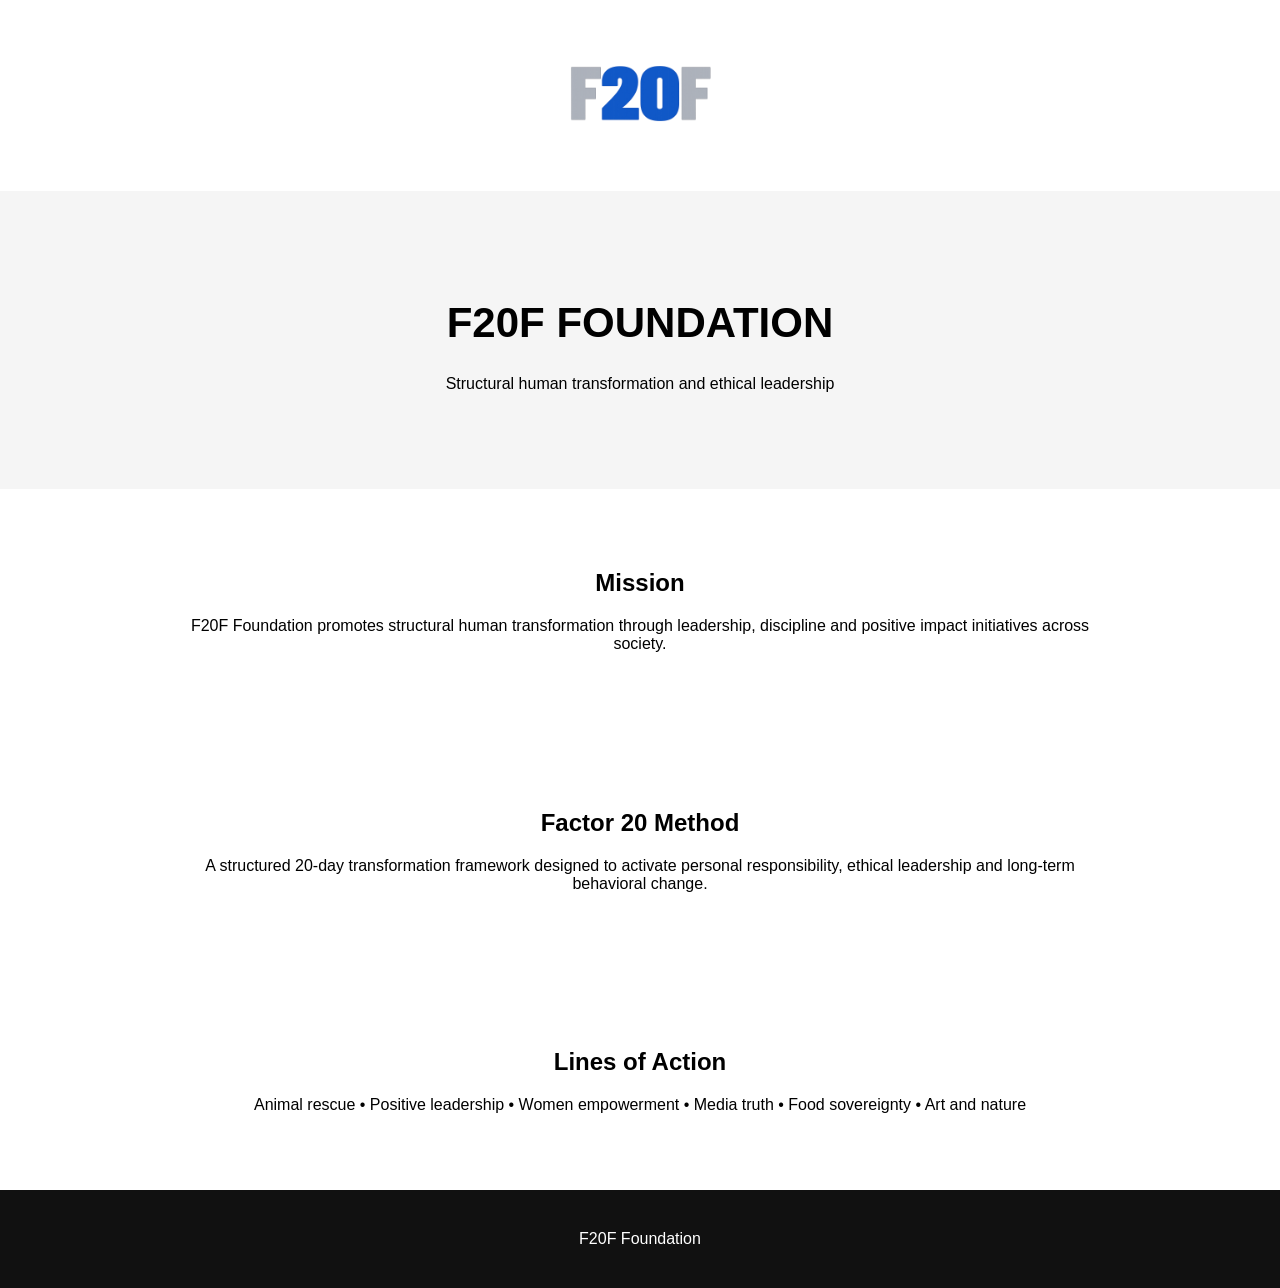
==== index.html @ ea2d8458 "f20f website first version" ====
<!DOCTYPE html>
<html lang="en">
<head>

<meta charset="UTF-8">
<title>F20F Foundation</title>

<style>

body{
font-family: Arial;
margin:0;
background:#ffffff;
text-align:center;
}

header{
padding:40px;
}

h1{
font-size:42px;
}

section{
padding:60px 20px;
max-width:900px;
margin:auto;
}

.logo{
width:160px;
}

.hero{
background:#f5f5f5;
padding:80px 20px;
}

</style>

</head>

<body>

<header>
<img src="logo.png" class="logo">
</header>

<div class="hero">
<h1>F20F FOUNDATION</h1>
<p>Structural human transformation and ethical leadership</p>
</div>

<section>
<h2>Mission</h2>
<p>
F20F Foundation promotes structural human transformation through leadership,
discipline and positive impact initiatives across society.
</p>
</section>

<section>
<h2>Factor 20 Method</h2>
<p>
A structured 20-day transformation framework designed to activate personal
responsibility, ethical leadership and long-term behavioral change.
</p>
</section>

<section>
<h2>Lines of Action</h2>
<p>
Animal rescue • Positive leadership • Women empowerment • Media truth
• Food sovereignty • Art and nature
</p>
</section>

<footer style="padding:40px;background:#111;color:white">
F20F Foundation
</footer>

</body>
</html>
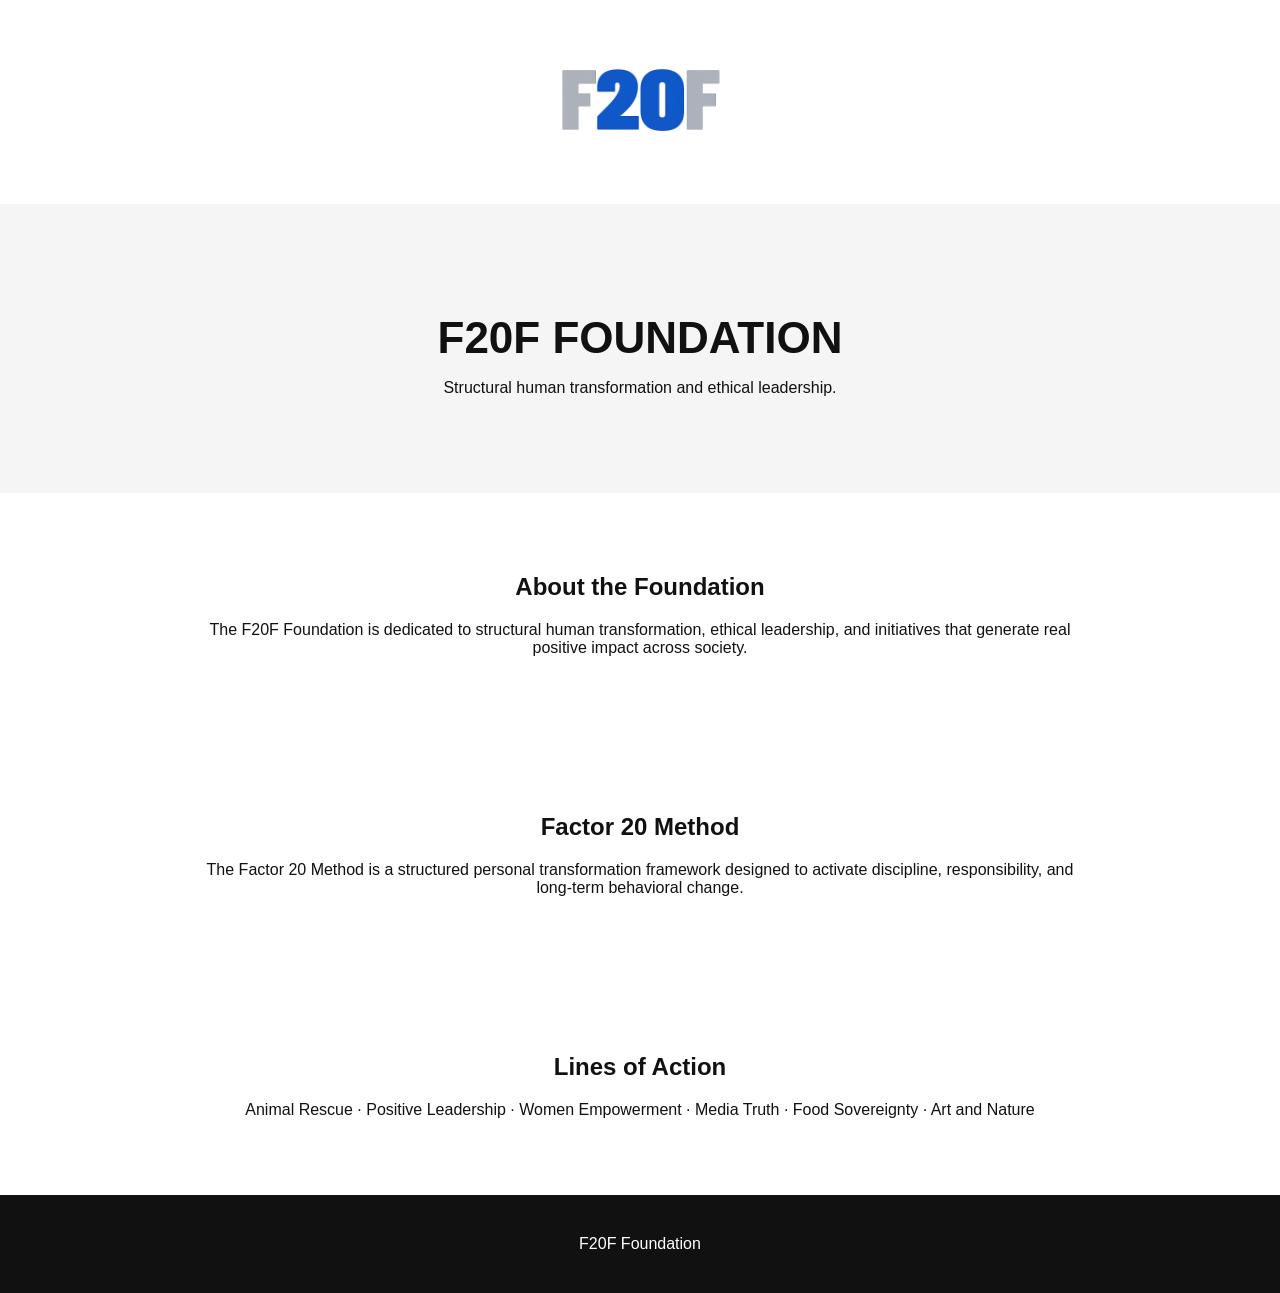
==== commit b697af4c: "F20F website" ====
--- a/index.html
+++ b/index.html
@@ -3,14 +3,17 @@
 <head>
 
 <meta charset="UTF-8">
+<meta name="viewport" content="width=device-width,initial-scale=1.0">
+
 <title>F20F Foundation</title>
 
 <style>
 
 body{
-font-family: Arial;
+font-family: Arial, Helvetica, sans-serif;
 margin:0;
 background:#ffffff;
+color:#111;
 text-align:center;
 }
 
@@ -18,23 +21,30 @@
 padding:40px;
 }
 
+.logo{
+width:180px;
+}
+
+.hero{
+padding:80px 20px;
+background:#f5f5f5;
+}
+
 h1{
-font-size:42px;
+font-size:44px;
+margin-bottom:10px;
 }
 
 section{
-padding:60px 20px;
 max-width:900px;
 margin:auto;
+padding:60px 20px;
 }
 
-.logo{
-width:160px;
-}
-
-.hero{
-background:#f5f5f5;
-padding:80px 20px;
+footer{
+background:#111;
+color:white;
+padding:40px;
 }
 
 </style>
@@ -48,36 +58,53 @@
 </header>
 
 <div class="hero">
+
 <h1>F20F FOUNDATION</h1>
-<p>Structural human transformation and ethical leadership</p>
+
+<p>
+Structural human transformation and ethical leadership.
+</p>
+
 </div>
 
 <section>
-<h2>Mission</h2>
+
+<h2>About the Foundation</h2>
+
 <p>
-F20F Foundation promotes structural human transformation through leadership,
-discipline and positive impact initiatives across society.
+The F20F Foundation is dedicated to structural human transformation,
+ethical leadership, and initiatives that generate real positive impact
+across society.
 </p>
+
 </section>
 
 <section>
+
 <h2>Factor 20 Method</h2>
+
 <p>
-A structured 20-day transformation framework designed to activate personal
-responsibility, ethical leadership and long-term behavioral change.
+The Factor 20 Method is a structured personal transformation framework
+designed to activate discipline, responsibility, and long-term behavioral change.
 </p>
+
 </section>
 
 <section>
+
 <h2>Lines of Action</h2>
+
 <p>
-Animal rescue • Positive leadership • Women empowerment • Media truth
-• Food sovereignty • Art and nature
+Animal Rescue · Positive Leadership · Women Empowerment · Media Truth ·
+Food Sovereignty · Art and Nature
 </p>
+
 </section>
 
-<footer style="padding:40px;background:#111;color:white">
+<footer>
+
 F20F Foundation
+
 </footer>
 
 </body>
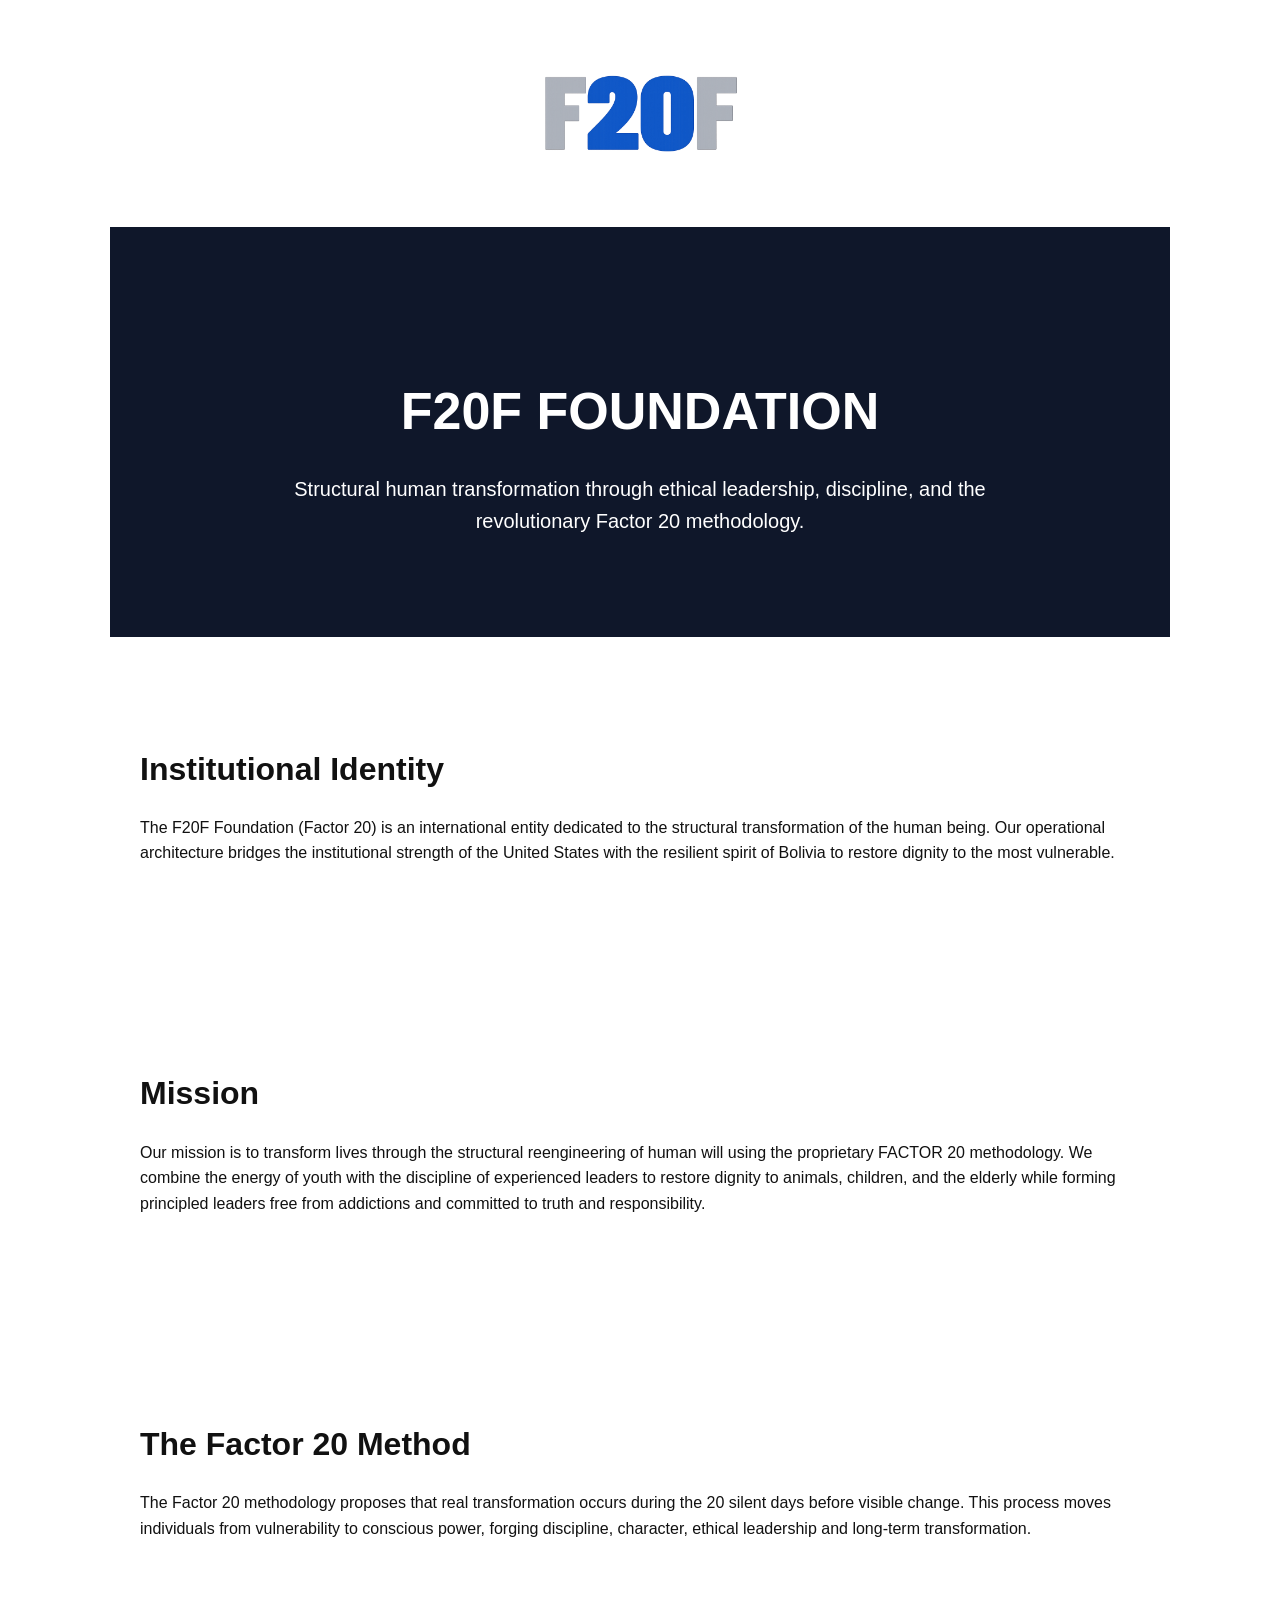
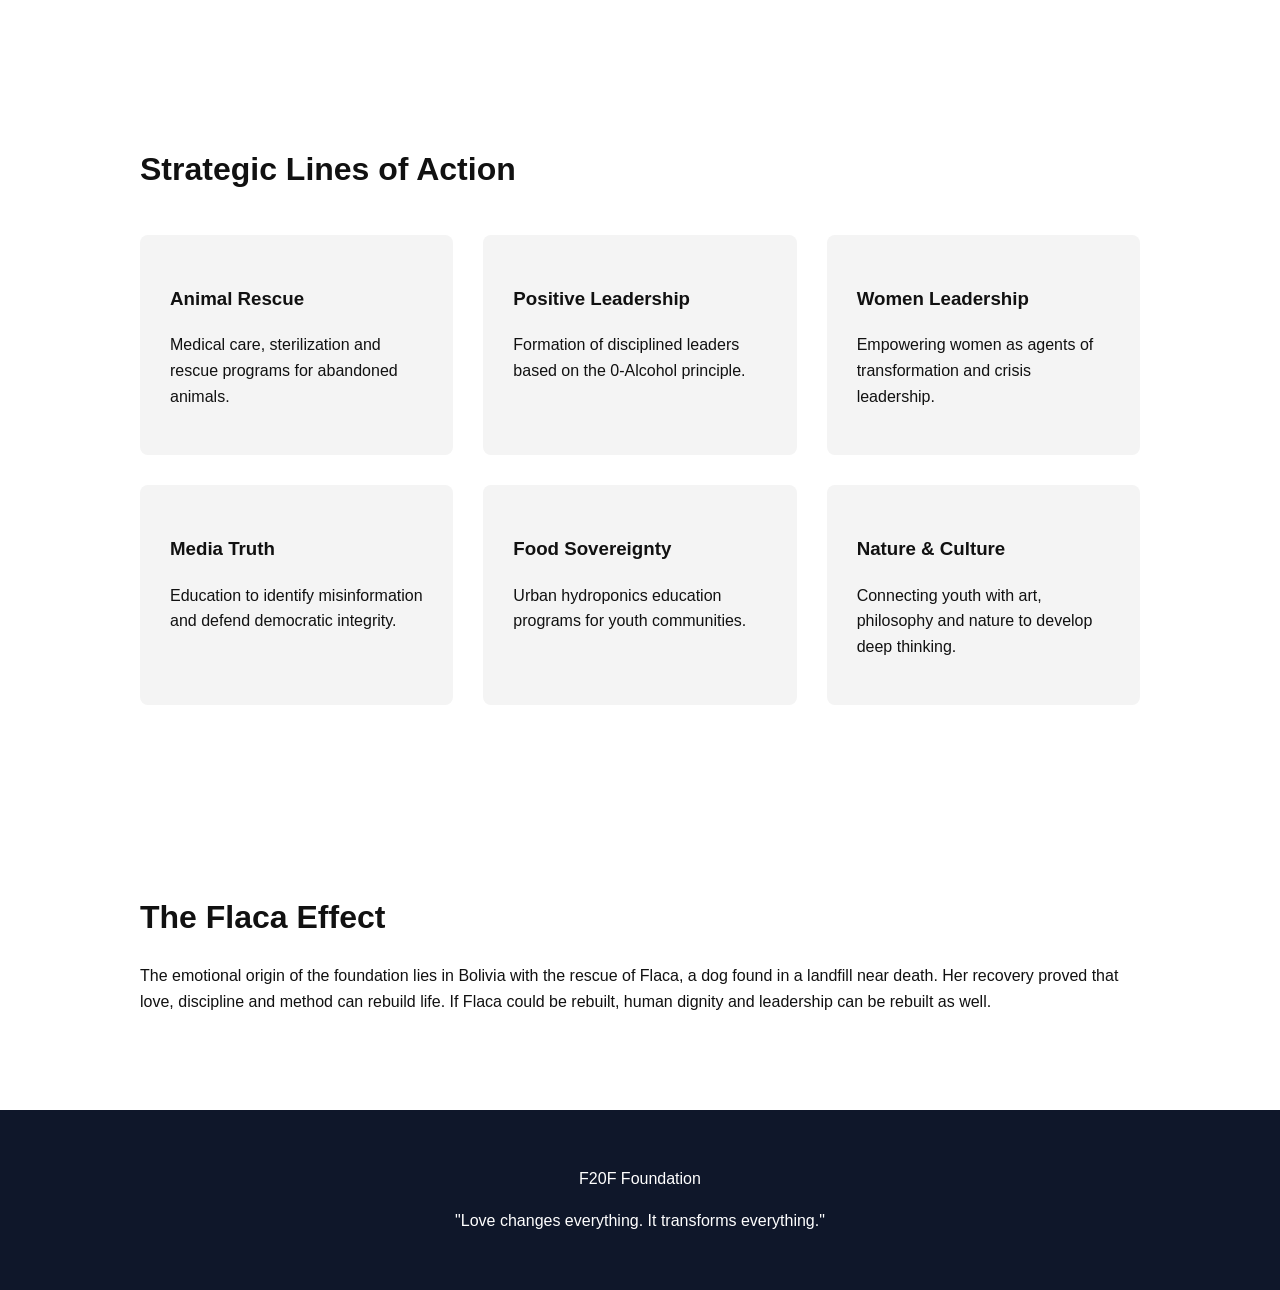
==== commit 15ece044: "official homepage" ====
--- a/index.html
+++ b/index.html
@@ -1,5 +1,6 @@
 <!DOCTYPE html>
 <html lang="en">
+
 <head>
 
 <meta charset="UTF-8">
@@ -10,40 +11,69 @@
 <style>
 
 body{
+margin:0;
 font-family: Arial, Helvetica, sans-serif;
-margin:0;
-background:#ffffff;
 color:#111;
+line-height:1.6;
+}
+
+header{
+display:flex;
+align-items:center;
+justify-content:center;
+padding:40px;
+}
+
+.logo{
+width:220px;
+}
+
+.hero{
+background:#0f172a;
+color:white;
 text-align:center;
-}
-
-header{
-padding:40px;
-}
-
-.logo{
-width:180px;
-}
-
-.hero{
-padding:80px 20px;
-background:#f5f5f5;
-}
-
-h1{
-font-size:44px;
-margin-bottom:10px;
+padding:100px 30px;
+}
+
+.hero h1{
+font-size:52px;
+margin-bottom:20px;
+}
+
+.hero p{
+font-size:20px;
+max-width:800px;
+margin:auto;
 }
 
 section{
-max-width:900px;
+max-width:1000px;
 margin:auto;
-padding:60px 20px;
+padding:80px 30px;
+}
+
+h2{
+font-size:32px;
+margin-bottom:20px;
+}
+
+.grid{
+display:grid;
+grid-template-columns:repeat(auto-fit,minmax(250px,1fr));
+gap:30px;
+margin-top:40px;
+}
+
+.card{
+background:#f4f4f4;
+padding:30px;
+border-radius:8px;
 }
 
 footer{
-background:#111;
+background:#0f172a;
 color:white;
+text-align:center;
 padding:40px;
 }
 
@@ -57,53 +87,115 @@
 <img src="logo.png" class="logo">
 </header>
 
-<div class="hero">
+<section class="hero">
 
 <h1>F20F FOUNDATION</h1>
 
 <p>
-Structural human transformation and ethical leadership.
-</p>
-
-</div>
-
-<section>
-
-<h2>About the Foundation</h2>
-
-<p>
-The F20F Foundation is dedicated to structural human transformation,
-ethical leadership, and initiatives that generate real positive impact
-across society.
-</p>
-
-</section>
-
-<section>
-
-<h2>Factor 20 Method</h2>
-
-<p>
-The Factor 20 Method is a structured personal transformation framework
-designed to activate discipline, responsibility, and long-term behavioral change.
-</p>
-
-</section>
-
-<section>
-
-<h2>Lines of Action</h2>
-
-<p>
-Animal Rescue · Positive Leadership · Women Empowerment · Media Truth ·
-Food Sovereignty · Art and Nature
+Structural human transformation through ethical leadership,
+discipline, and the revolutionary Factor 20 methodology.
+</p>
+
+</section>
+
+<section>
+
+<h2>Institutional Identity</h2>
+
+<p>
+The F20F Foundation (Factor 20) is an international entity dedicated to the
+structural transformation of the human being. Our operational architecture
+bridges the institutional strength of the United States with the resilient
+spirit of Bolivia to restore dignity to the most vulnerable.
+</p>
+
+</section>
+
+<section>
+
+<h2>Mission</h2>
+
+<p>
+Our mission is to transform lives through the structural reengineering of
+human will using the proprietary FACTOR 20 methodology. We combine the
+energy of youth with the discipline of experienced leaders to restore
+dignity to animals, children, and the elderly while forming principled
+leaders free from addictions and committed to truth and responsibility.
+</p>
+
+</section>
+
+<section>
+
+<h2>The Factor 20 Method</h2>
+
+<p>
+The Factor 20 methodology proposes that real transformation occurs during
+the 20 silent days before visible change. This process moves individuals
+from vulnerability to conscious power, forging discipline, character,
+ethical leadership and long-term transformation.
+</p>
+
+</section>
+
+<section>
+
+<h2>Strategic Lines of Action</h2>
+
+<div class="grid">
+
+<div class="card">
+<h3>Animal Rescue</h3>
+<p>Medical care, sterilization and rescue programs for abandoned animals.</p>
+</div>
+
+<div class="card">
+<h3>Positive Leadership</h3>
+<p>Formation of disciplined leaders based on the 0-Alcohol principle.</p>
+</div>
+
+<div class="card">
+<h3>Women Leadership</h3>
+<p>Empowering women as agents of transformation and crisis leadership.</p>
+</div>
+
+<div class="card">
+<h3>Media Truth</h3>
+<p>Education to identify misinformation and defend democratic integrity.</p>
+</div>
+
+<div class="card">
+<h3>Food Sovereignty</h3>
+<p>Urban hydroponics education programs for youth communities.</p>
+</div>
+
+<div class="card">
+<h3>Nature & Culture</h3>
+<p>Connecting youth with art, philosophy and nature to develop deep thinking.</p>
+</div>
+
+</div>
+
+</section>
+
+<section>
+
+<h2>The Flaca Effect</h2>
+
+<p>
+The emotional origin of the foundation lies in Bolivia with the rescue of
+Flaca, a dog found in a landfill near death. Her recovery proved that love,
+discipline and method can rebuild life. If Flaca could be rebuilt,
+human dignity and leadership can be rebuilt as well.
 </p>
 
 </section>
 
 <footer>
 
-F20F Foundation
+<p>F20F Foundation</p>
+
+<p>"Love changes everything. It transforms everything."</p>
 
 </footer>
 
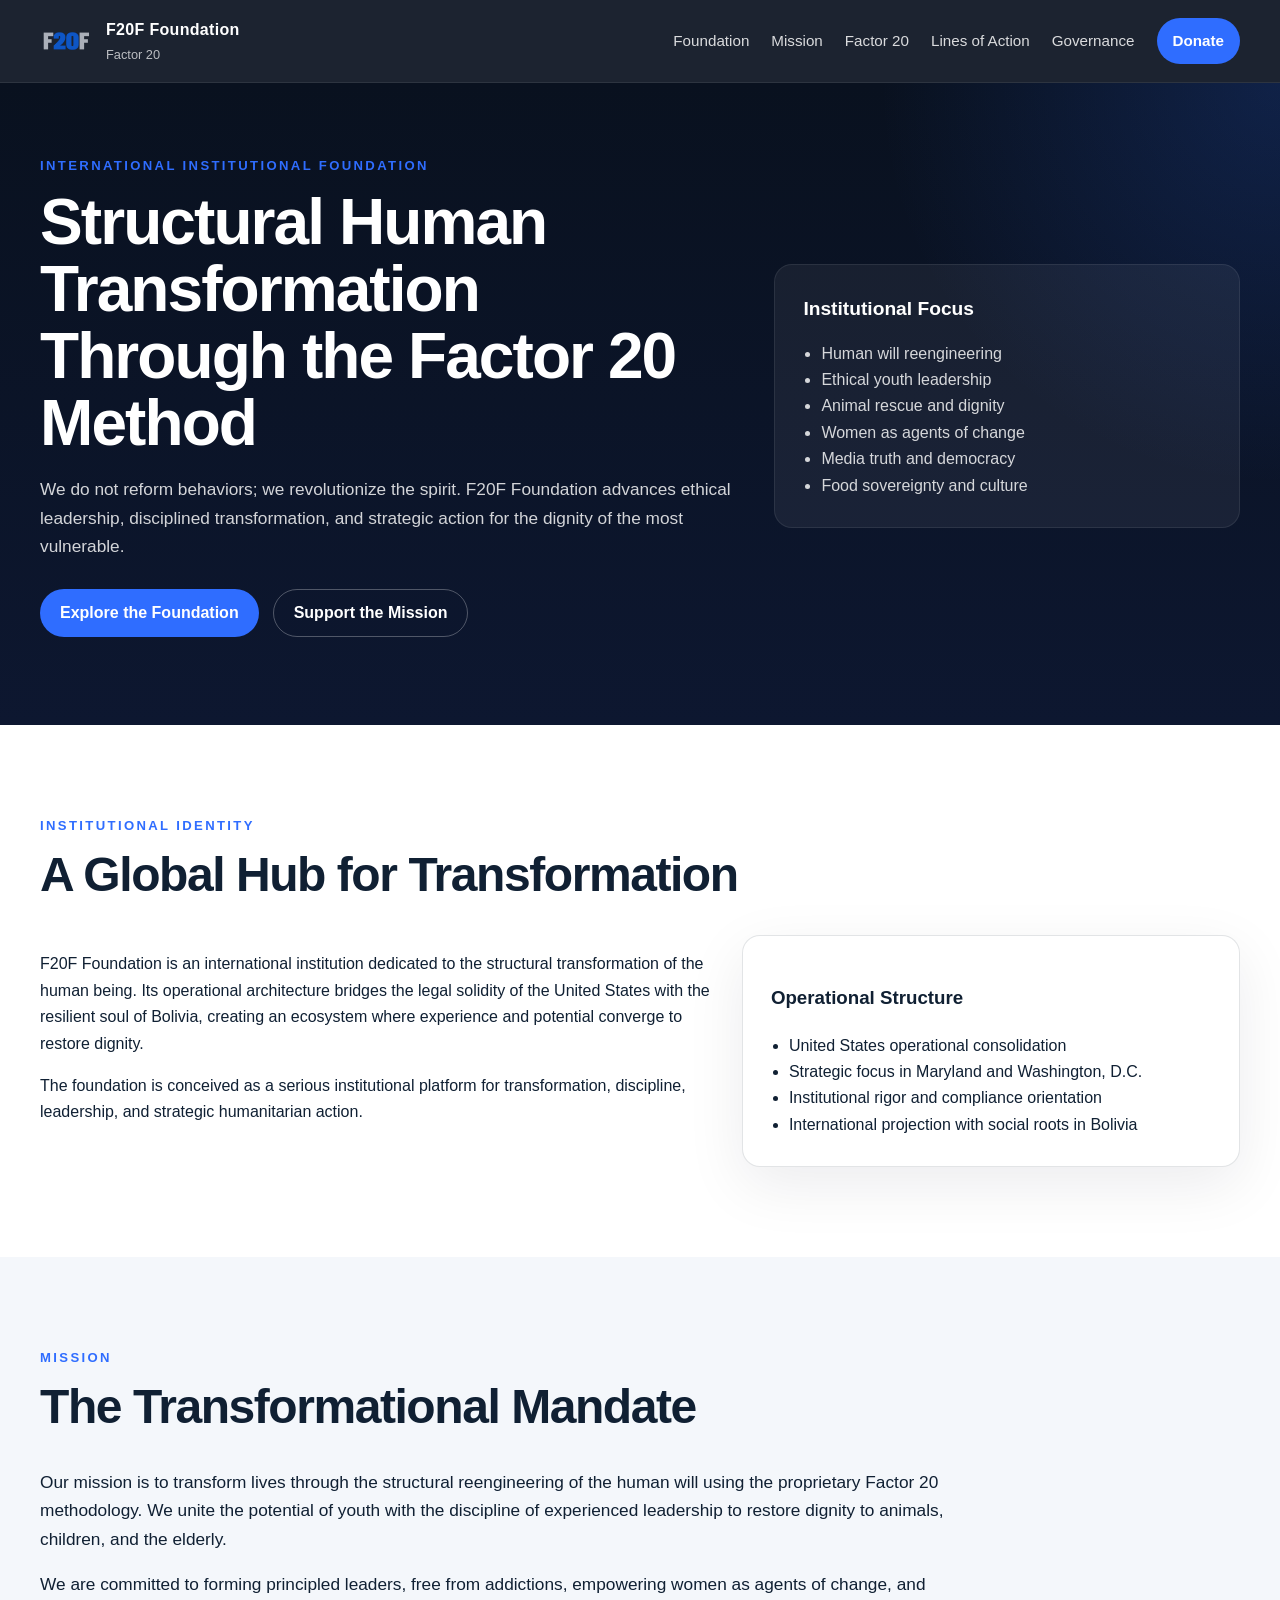
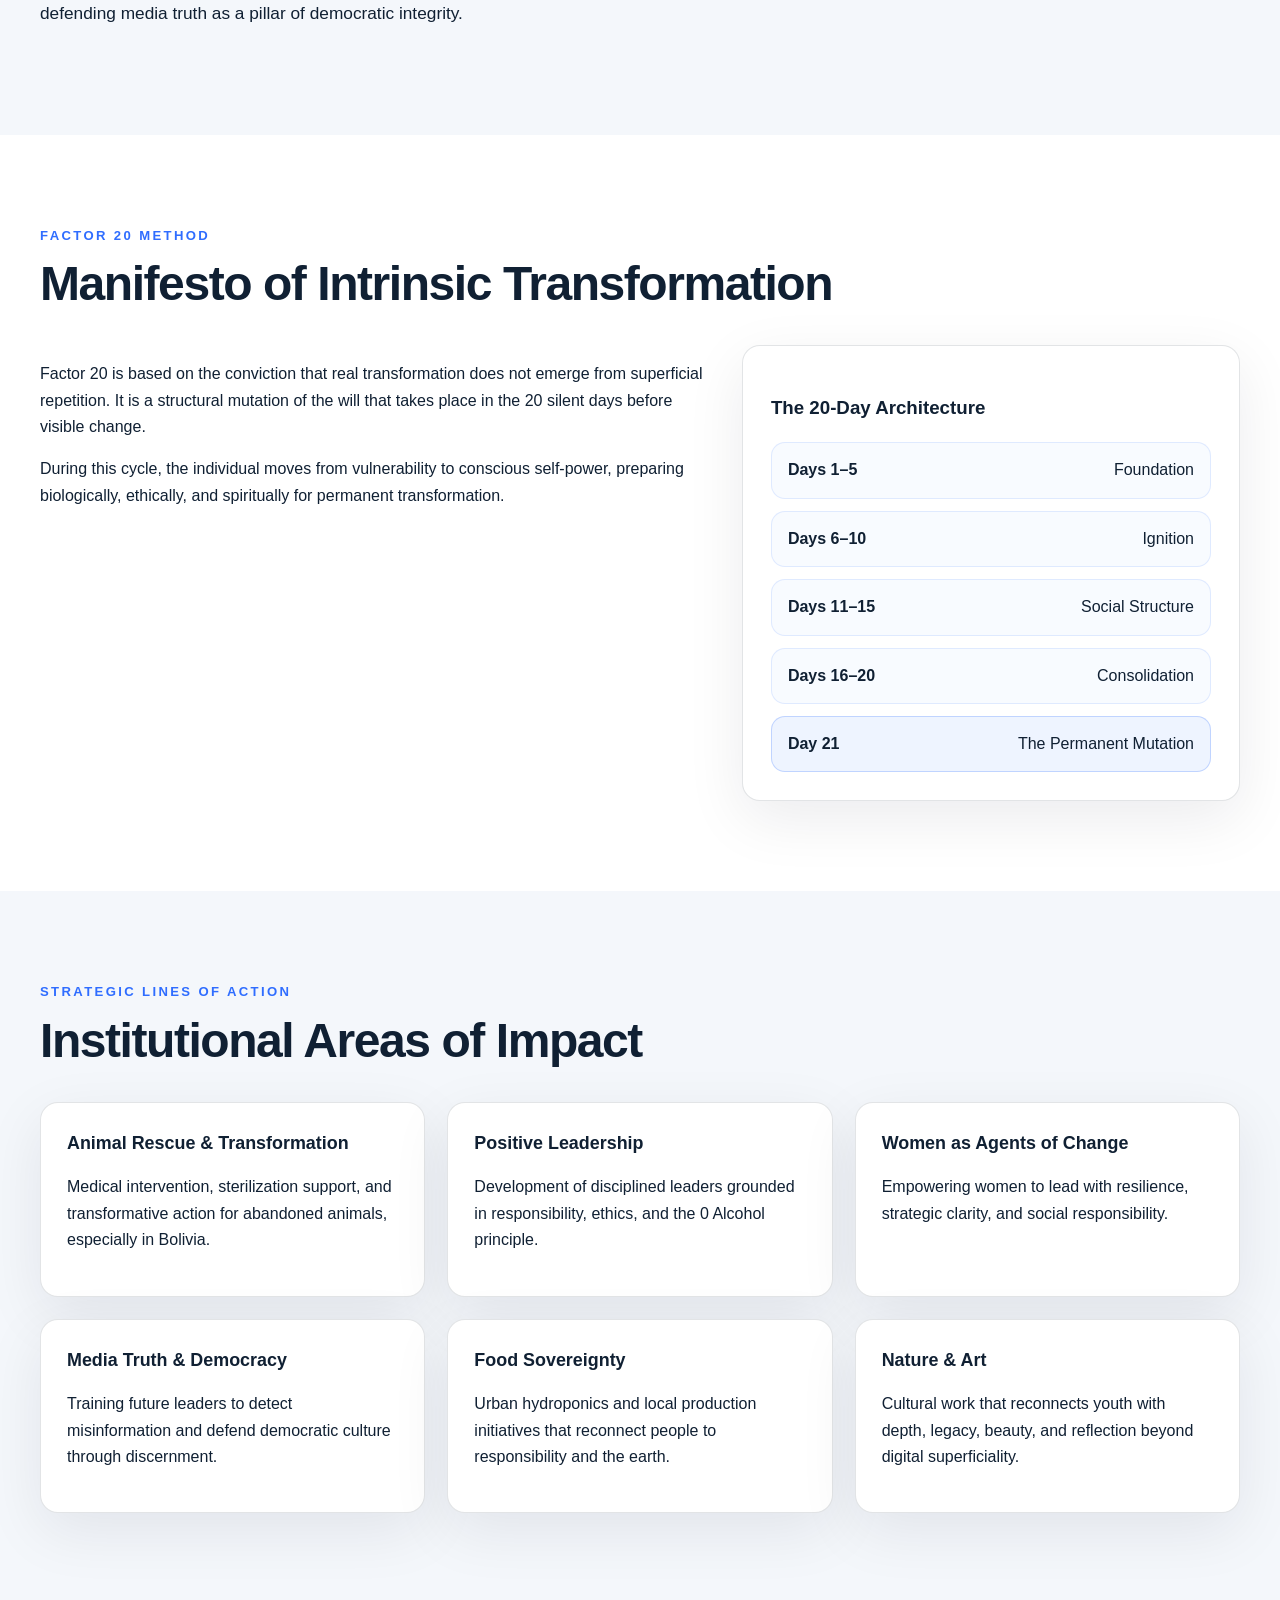
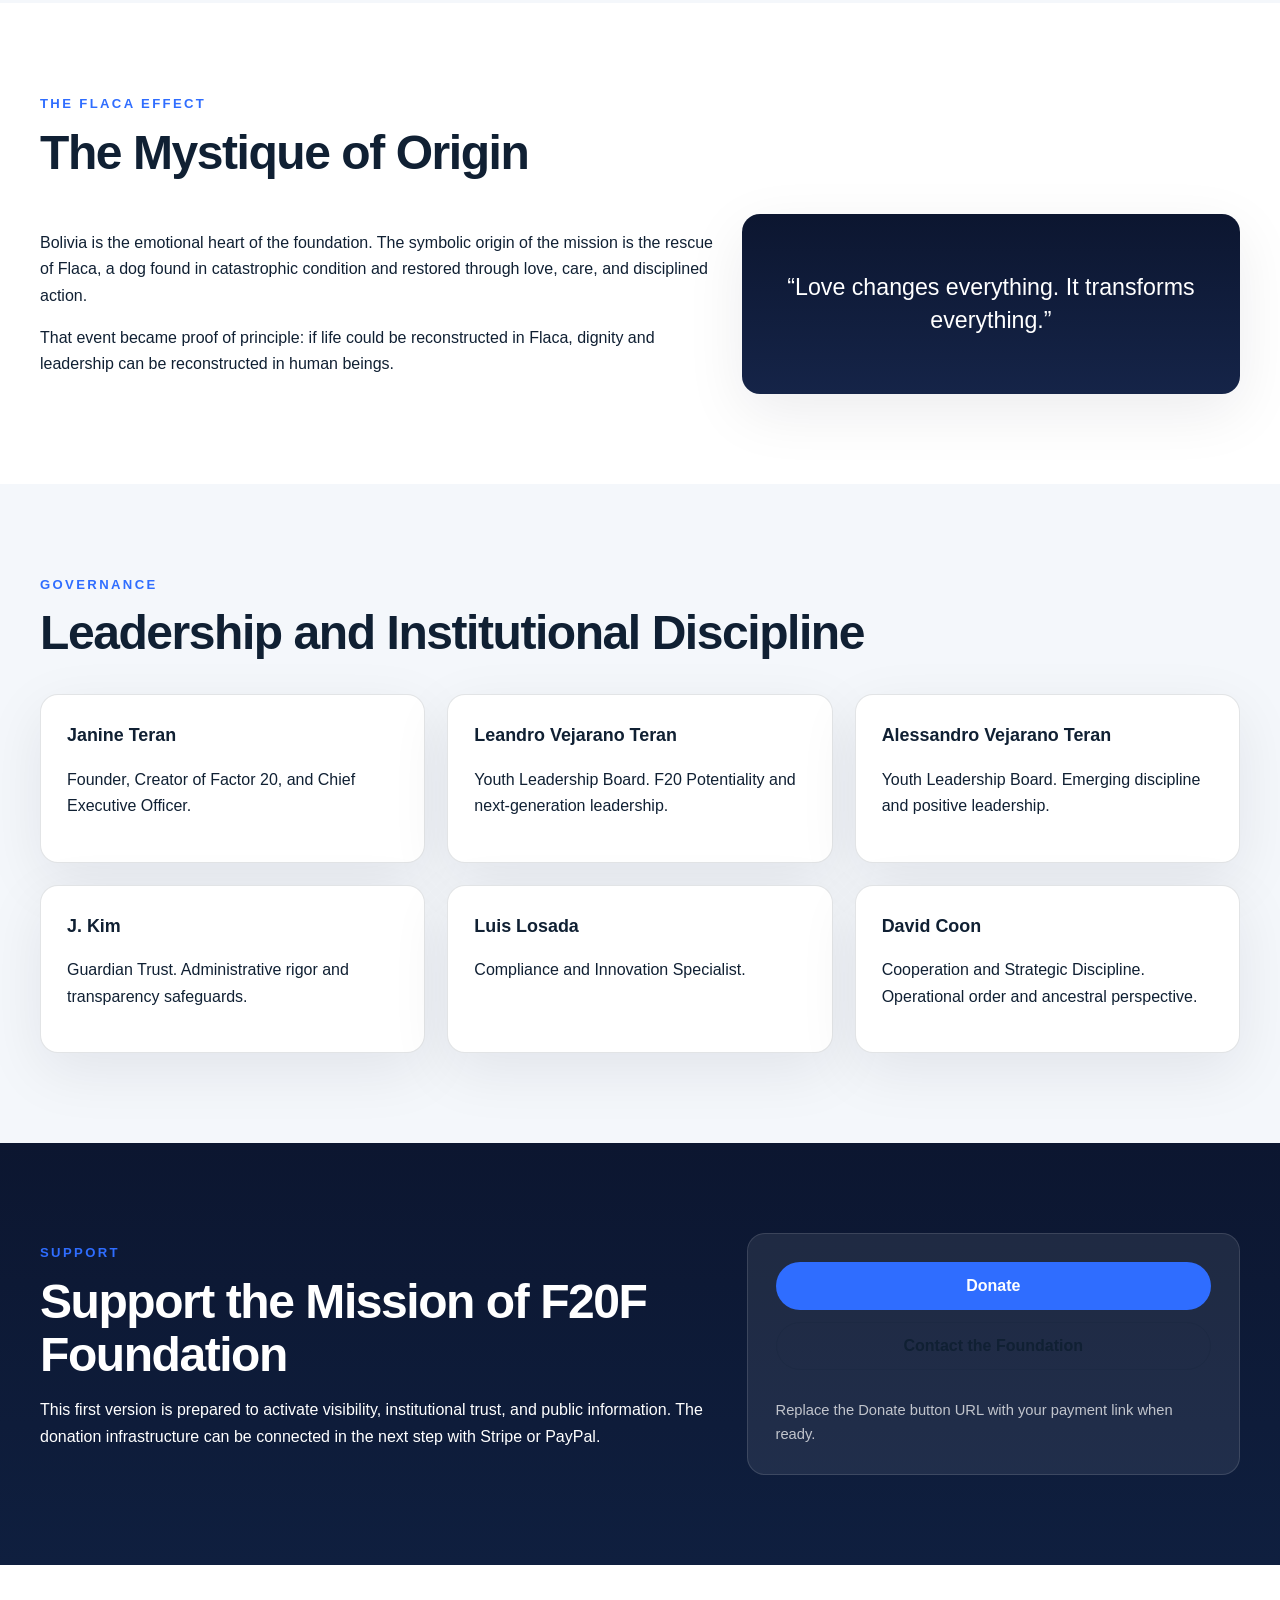
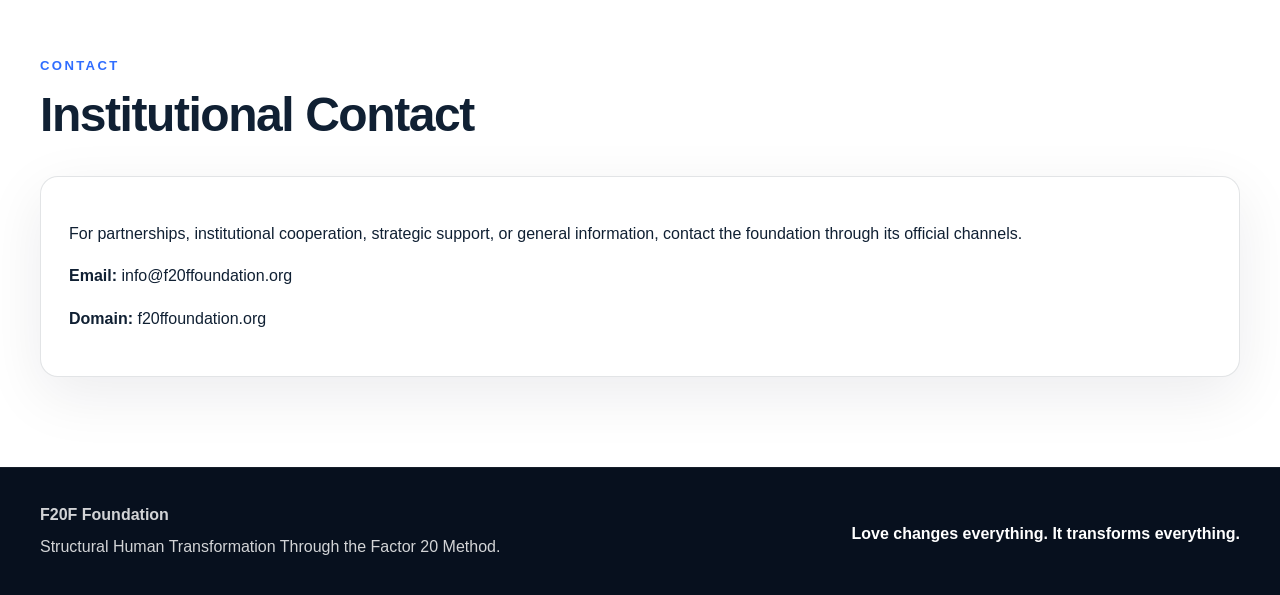
==== commit d4a9561e: "institutional homepage" ====
--- a/index.html
+++ b/index.html
@@ -1,203 +1,376 @@
 <!DOCTYPE html>
 <html lang="en">
-
 <head>
-
-<meta charset="UTF-8">
-<meta name="viewport" content="width=device-width,initial-scale=1.0">
-
-<title>F20F Foundation</title>
-
-<style>
-
-body{
-margin:0;
-font-family: Arial, Helvetica, sans-serif;
-color:#111;
-line-height:1.6;
-}
-
-header{
-display:flex;
-align-items:center;
-justify-content:center;
-padding:40px;
-}
-
-.logo{
-width:220px;
-}
-
-.hero{
-background:#0f172a;
-color:white;
-text-align:center;
-padding:100px 30px;
-}
-
-.hero h1{
-font-size:52px;
-margin-bottom:20px;
-}
-
-.hero p{
-font-size:20px;
-max-width:800px;
-margin:auto;
-}
-
-section{
-max-width:1000px;
-margin:auto;
-padding:80px 30px;
-}
-
-h2{
-font-size:32px;
-margin-bottom:20px;
-}
-
-.grid{
-display:grid;
-grid-template-columns:repeat(auto-fit,minmax(250px,1fr));
-gap:30px;
-margin-top:40px;
-}
-
-.card{
-background:#f4f4f4;
-padding:30px;
-border-radius:8px;
-}
-
-footer{
-background:#0f172a;
-color:white;
-text-align:center;
-padding:40px;
-}
-
-</style>
-
+  <meta charset="UTF-8" />
+  <meta
+    name="viewport"
+    content="width=device-width, initial-scale=1.0"
+  />
+  <title>F20F Foundation | Structural Human Transformation</title>
+  <meta
+    name="description"
+    content="F20F Foundation is an international institution dedicated to structural human transformation through the Factor 20 methodology, ethical leadership, and strategic social action."
+  />
+  <meta property="og:title" content="F20F Foundation" />
+  <meta
+    property="og:description"
+    content="Structural human transformation through the Factor 20 method."
+  />
+  <meta property="og:type" content="website" />
+  <link rel="stylesheet" href="styles.css" />
 </head>
-
 <body>
-
-<header>
-<img src="logo.png" class="logo">
-</header>
-
-<section class="hero">
-
-<h1>F20F FOUNDATION</h1>
-
-<p>
-Structural human transformation through ethical leadership,
-discipline, and the revolutionary Factor 20 methodology.
-</p>
-
-</section>
-
-<section>
-
-<h2>Institutional Identity</h2>
-
-<p>
-The F20F Foundation (Factor 20) is an international entity dedicated to the
-structural transformation of the human being. Our operational architecture
-bridges the institutional strength of the United States with the resilient
-spirit of Bolivia to restore dignity to the most vulnerable.
-</p>
-
-</section>
-
-<section>
-
-<h2>Mission</h2>
-
-<p>
-Our mission is to transform lives through the structural reengineering of
-human will using the proprietary FACTOR 20 methodology. We combine the
-energy of youth with the discipline of experienced leaders to restore
-dignity to animals, children, and the elderly while forming principled
-leaders free from addictions and committed to truth and responsibility.
-</p>
-
-</section>
-
-<section>
-
-<h2>The Factor 20 Method</h2>
-
-<p>
-The Factor 20 methodology proposes that real transformation occurs during
-the 20 silent days before visible change. This process moves individuals
-from vulnerability to conscious power, forging discipline, character,
-ethical leadership and long-term transformation.
-</p>
-
-</section>
-
-<section>
-
-<h2>Strategic Lines of Action</h2>
-
-<div class="grid">
-
-<div class="card">
-<h3>Animal Rescue</h3>
-<p>Medical care, sterilization and rescue programs for abandoned animals.</p>
-</div>
-
-<div class="card">
-<h3>Positive Leadership</h3>
-<p>Formation of disciplined leaders based on the 0-Alcohol principle.</p>
-</div>
-
-<div class="card">
-<h3>Women Leadership</h3>
-<p>Empowering women as agents of transformation and crisis leadership.</p>
-</div>
-
-<div class="card">
-<h3>Media Truth</h3>
-<p>Education to identify misinformation and defend democratic integrity.</p>
-</div>
-
-<div class="card">
-<h3>Food Sovereignty</h3>
-<p>Urban hydroponics education programs for youth communities.</p>
-</div>
-
-<div class="card">
-<h3>Nature & Culture</h3>
-<p>Connecting youth with art, philosophy and nature to develop deep thinking.</p>
-</div>
-
-</div>
-
-</section>
-
-<section>
-
-<h2>The Flaca Effect</h2>
-
-<p>
-The emotional origin of the foundation lies in Bolivia with the rescue of
-Flaca, a dog found in a landfill near death. Her recovery proved that love,
-discipline and method can rebuild life. If Flaca could be rebuilt,
-human dignity and leadership can be rebuilt as well.
-</p>
-
-</section>
-
-<footer>
-
-<p>F20F Foundation</p>
-
-<p>"Love changes everything. It transforms everything."</p>
-
-</footer>
-
+  <header class="site-header">
+    <div class="container header-inner">
+      <a href="#top" class="brand">
+        <img src="logo.png" alt="F20F Foundation logo" class="brand-logo" />
+        <div class="brand-text">
+          <span class="brand-title">F20F Foundation</span>
+          <span class="brand-subtitle">Factor 20</span>
+        </div>
+      </a>
+
+      <button class="nav-toggle" id="navToggle" aria-label="Open navigation">
+        <span></span>
+        <span></span>
+        <span></span>
+      </button>
+
+      <nav class="site-nav" id="siteNav">
+        <a href="#identity">Foundation</a>
+        <a href="#mission">Mission</a>
+        <a href="#method">Factor 20</a>
+        <a href="#action">Lines of Action</a>
+        <a href="#governance">Governance</a>
+        <a href="#support" class="nav-cta">Donate</a>
+      </nav>
+    </div>
+  </header>
+
+  <main id="top">
+    <section class="hero">
+      <div class="container hero-grid">
+        <div class="hero-copy">
+          <p class="eyebrow">International Institutional Foundation</p>
+          <h1>Structural Human Transformation Through the Factor 20 Method</h1>
+          <p class="hero-text">
+            We do not reform behaviors; we revolutionize the spirit. F20F Foundation
+            advances ethical leadership, disciplined transformation, and strategic
+            action for the dignity of the most vulnerable.
+          </p>
+
+          <div class="hero-actions">
+            <a href="#mission" class="btn btn-primary">Explore the Foundation</a>
+            <a href="#support" class="btn btn-secondary">Support the Mission</a>
+          </div>
+        </div>
+
+        <div class="hero-panel">
+          <div class="info-card">
+            <h2>Institutional Focus</h2>
+            <ul>
+              <li>Human will reengineering</li>
+              <li>Ethical youth leadership</li>
+              <li>Animal rescue and dignity</li>
+              <li>Women as agents of change</li>
+              <li>Media truth and democracy</li>
+              <li>Food sovereignty and culture</li>
+            </ul>
+          </div>
+        </div>
+      </div>
+    </section>
+
+    <section id="identity" class="section">
+      <div class="container">
+        <div class="section-heading">
+          <p class="eyebrow">Institutional Identity</p>
+          <h2>A Global Hub for Transformation</h2>
+        </div>
+
+        <div class="two-col">
+          <div>
+            <p>
+              F20F Foundation is an international institution dedicated to the
+              structural transformation of the human being. Its operational
+              architecture bridges the legal solidity of the United States with the
+              resilient soul of Bolivia, creating an ecosystem where experience and
+              potential converge to restore dignity.
+            </p>
+            <p>
+              The foundation is conceived as a serious institutional platform for
+              transformation, discipline, leadership, and strategic humanitarian action.
+            </p>
+          </div>
+
+          <div class="panel">
+            <h3>Operational Structure</h3>
+            <ul class="clean-list">
+              <li>United States operational consolidation</li>
+              <li>Strategic focus in Maryland and Washington, D.C.</li>
+              <li>Institutional rigor and compliance orientation</li>
+              <li>International projection with social roots in Bolivia</li>
+            </ul>
+          </div>
+        </div>
+      </div>
+    </section>
+
+    <section id="mission" class="section section-alt">
+      <div class="container">
+        <div class="section-heading">
+          <p class="eyebrow">Mission</p>
+          <h2>The Transformational Mandate</h2>
+        </div>
+
+        <div class="mission-block">
+          <p>
+            Our mission is to transform lives through the structural reengineering of
+            the human will using the proprietary Factor 20 methodology. We unite the
+            potential of youth with the discipline of experienced leadership to restore
+            dignity to animals, children, and the elderly.
+          </p>
+          <p>
+            We are committed to forming principled leaders, free from addictions,
+            empowering women as agents of change, and defending media truth as a pillar
+            of democratic integrity.
+          </p>
+        </div>
+      </div>
+    </section>
+
+    <section id="method" class="section">
+      <div class="container">
+        <div class="section-heading">
+          <p class="eyebrow">Factor 20 Method</p>
+          <h2>Manifesto of Intrinsic Transformation</h2>
+        </div>
+
+        <div class="two-col">
+          <div>
+            <p>
+              Factor 20 is based on the conviction that real transformation does not
+              emerge from superficial repetition. It is a structural mutation of the
+              will that takes place in the 20 silent days before visible change.
+            </p>
+            <p>
+              During this cycle, the individual moves from vulnerability to conscious
+              self-power, preparing biologically, ethically, and spiritually for
+              permanent transformation.
+            </p>
+          </div>
+
+          <div class="panel">
+            <h3>The 20-Day Architecture</h3>
+            <div class="stages">
+              <div class="stage-item">
+                <strong>Days 1–5</strong>
+                <span>Foundation</span>
+              </div>
+              <div class="stage-item">
+                <strong>Days 6–10</strong>
+                <span>Ignition</span>
+              </div>
+              <div class="stage-item">
+                <strong>Days 11–15</strong>
+                <span>Social Structure</span>
+              </div>
+              <div class="stage-item">
+                <strong>Days 16–20</strong>
+                <span>Consolidation</span>
+              </div>
+              <div class="stage-item highlight">
+                <strong>Day 21</strong>
+                <span>The Permanent Mutation</span>
+              </div>
+            </div>
+          </div>
+        </div>
+      </div>
+    </section>
+
+    <section id="action" class="section section-alt">
+      <div class="container">
+        <div class="section-heading">
+          <p class="eyebrow">Strategic Lines of Action</p>
+          <h2>Institutional Areas of Impact</h2>
+        </div>
+
+        <div class="cards-grid">
+          <article class="card">
+            <h3>Animal Rescue & Transformation</h3>
+            <p>
+              Medical intervention, sterilization support, and transformative action
+              for abandoned animals, especially in Bolivia.
+            </p>
+          </article>
+
+          <article class="card">
+            <h3>Positive Leadership</h3>
+            <p>
+              Development of disciplined leaders grounded in responsibility, ethics,
+              and the 0 Alcohol principle.
+            </p>
+          </article>
+
+          <article class="card">
+            <h3>Women as Agents of Change</h3>
+            <p>
+              Empowering women to lead with resilience, strategic clarity, and social
+              responsibility.
+            </p>
+          </article>
+
+          <article class="card">
+            <h3>Media Truth & Democracy</h3>
+            <p>
+              Training future leaders to detect misinformation and defend democratic
+              culture through discernment.
+            </p>
+          </article>
+
+          <article class="card">
+            <h3>Food Sovereignty</h3>
+            <p>
+              Urban hydroponics and local production initiatives that reconnect people
+              to responsibility and the earth.
+            </p>
+          </article>
+
+          <article class="card">
+            <h3>Nature & Art</h3>
+            <p>
+              Cultural work that reconnects youth with depth, legacy, beauty, and
+              reflection beyond digital superficiality.
+            </p>
+          </article>
+        </div>
+      </div>
+    </section>
+
+    <section id="origin" class="section">
+      <div class="container">
+        <div class="section-heading">
+          <p class="eyebrow">The Flaca Effect</p>
+          <h2>The Mystique of Origin</h2>
+        </div>
+
+        <div class="two-col">
+          <div>
+            <p>
+              Bolivia is the emotional heart of the foundation. The symbolic origin of
+              the mission is the rescue of Flaca, a dog found in catastrophic
+              condition and restored through love, care, and disciplined action.
+            </p>
+            <p>
+              That event became proof of principle: if life could be reconstructed in
+              Flaca, dignity and leadership can be reconstructed in human beings.
+            </p>
+          </div>
+
+          <div class="quote-panel">
+            <blockquote>
+              “Love changes everything. It transforms everything.”
+            </blockquote>
+          </div>
+        </div>
+      </div>
+    </section>
+
+    <section id="governance" class="section section-alt">
+      <div class="container">
+        <div class="section-heading">
+          <p class="eyebrow">Governance</p>
+          <h2>Leadership and Institutional Discipline</h2>
+        </div>
+
+        <div class="cards-grid governance-grid">
+          <article class="card">
+            <h3>Janine Teran</h3>
+            <p>Founder, Creator of Factor 20, and Chief Executive Officer.</p>
+          </article>
+
+          <article class="card">
+            <h3>Leandro Vejarano Teran</h3>
+            <p>Youth Leadership Board. F20 Potentiality and next-generation leadership.</p>
+          </article>
+
+          <article class="card">
+            <h3>Alessandro Vejarano Teran</h3>
+            <p>Youth Leadership Board. Emerging discipline and positive leadership.</p>
+          </article>
+
+          <article class="card">
+            <h3>J. Kim</h3>
+            <p>Guardian Trust. Administrative rigor and transparency safeguards.</p>
+          </article>
+
+          <article class="card">
+            <h3>Luis Losada</h3>
+            <p>Compliance and Innovation Specialist.</p>
+          </article>
+
+          <article class="card">
+            <h3>David Coon</h3>
+            <p>Cooperation and Strategic Discipline. Operational order and ancestral perspective.</p>
+          </article>
+        </div>
+      </div>
+    </section>
+
+    <section id="support" class="section support-section">
+      <div class="container support-grid">
+        <div>
+          <p class="eyebrow">Support</p>
+          <h2>Support the Mission of F20F Foundation</h2>
+          <p>
+            This first version is prepared to activate visibility, institutional trust,
+            and public information. The donation infrastructure can be connected in the
+            next step with Stripe or PayPal.
+          </p>
+        </div>
+
+        <div class="support-panel">
+          <a href="#" class="btn btn-primary btn-block">Donate</a>
+          <a href="#contact" class="btn btn-secondary btn-block">Contact the Foundation</a>
+          <p class="support-note">
+            Replace the Donate button URL with your payment link when ready.
+          </p>
+        </div>
+      </div>
+    </section>
+
+    <section id="contact" class="section">
+      <div class="container">
+        <div class="section-heading">
+          <p class="eyebrow">Contact</p>
+          <h2>Institutional Contact</h2>
+        </div>
+
+        <div class="contact-panel">
+          <p>
+            For partnerships, institutional cooperation, strategic support, or general
+            information, contact the foundation through its official channels.
+          </p>
+          <p><strong>Email:</strong> info@f20ffoundation.org</p>
+          <p><strong>Domain:</strong> f20ffoundation.org</p>
+        </div>
+      </div>
+    </section>
+  </main>
+
+  <footer class="site-footer">
+    <div class="container footer-inner">
+      <div>
+        <strong>F20F Foundation</strong>
+        <p>Structural Human Transformation Through the Factor 20 Method.</p>
+      </div>
+      <div>
+        <p class="footer-motto">Love changes everything. It transforms everything.</p>
+      </div>
+    </div>
+  </footer>
+
+  <script src="script.js"></script>
 </body>
 </html>
--- a/styles.css
+++ b/styles.css
@@ -0,0 +1,457 @@
+:root {
+  --bg: #09111f;
+  --bg-soft: #0f1b31;
+  --surface: #ffffff;
+  --surface-soft: #f4f7fb;
+  --text: #102033;
+  --text-soft: #41516a;
+  --line: rgba(16, 32, 51, 0.12);
+  --primary: #2f6dff;
+  --primary-dark: #1c4fc4;
+  --accent: #b7c7df;
+  --max: 1200px;
+  --radius: 18px;
+  --shadow: 0 18px 60px rgba(7, 18, 34, 0.08);
+}
+
+* {
+  box-sizing: border-box;
+}
+
+html {
+  scroll-behavior: smooth;
+}
+
+body {
+  margin: 0;
+  color: var(--text);
+  background: var(--surface);
+  font-family: Arial, Helvetica, sans-serif;
+  line-height: 1.65;
+}
+
+img {
+  max-width: 100%;
+  display: block;
+}
+
+a {
+  color: inherit;
+  text-decoration: none;
+}
+
+.container {
+  width: min(calc(100% - 40px), var(--max));
+  margin: 0 auto;
+}
+
+.site-header {
+  position: sticky;
+  top: 0;
+  z-index: 1000;
+  background: rgba(9, 17, 31, 0.92);
+  backdrop-filter: blur(12px);
+  border-bottom: 1px solid rgba(255, 255, 255, 0.08);
+}
+
+.header-inner {
+  display: flex;
+  align-items: center;
+  justify-content: space-between;
+  min-height: 82px;
+  gap: 24px;
+}
+
+.brand {
+  display: flex;
+  align-items: center;
+  gap: 14px;
+  min-width: 0;
+}
+
+.brand-logo {
+  width: 52px;
+  height: 52px;
+  object-fit: contain;
+}
+
+.brand-text {
+  display: flex;
+  flex-direction: column;
+}
+
+.brand-title {
+  color: #fff;
+  font-size: 1rem;
+  font-weight: 700;
+  letter-spacing: 0.02em;
+}
+
+.brand-subtitle {
+  color: rgba(255, 255, 255, 0.7);
+  font-size: 0.8rem;
+}
+
+.site-nav {
+  display: flex;
+  align-items: center;
+  gap: 22px;
+}
+
+.site-nav a {
+  color: rgba(255, 255, 255, 0.84);
+  font-size: 0.95rem;
+}
+
+.site-nav a:hover {
+  color: #fff;
+}
+
+.nav-cta {
+  padding: 10px 16px;
+  border-radius: 999px;
+  background: var(--primary);
+  color: #fff !important;
+  font-weight: 700;
+}
+
+.nav-toggle {
+  display: none;
+  border: 0;
+  background: transparent;
+  padding: 0;
+  width: 42px;
+  height: 42px;
+  cursor: pointer;
+}
+
+.nav-toggle span {
+  display: block;
+  width: 24px;
+  height: 2px;
+  margin: 5px auto;
+  background: #fff;
+}
+
+.hero {
+  background:
+    radial-gradient(circle at top right, rgba(47, 109, 255, 0.18), transparent 28%),
+    linear-gradient(180deg, #09111f 0%, #0d1730 100%);
+  color: #fff;
+  padding: 72px 0 88px;
+}
+
+.hero-grid {
+  display: grid;
+  grid-template-columns: 1.35fr 0.9fr;
+  gap: 36px;
+  align-items: center;
+}
+
+.eyebrow {
+  margin: 0 0 12px;
+  color: var(--primary);
+  font-size: 0.82rem;
+  letter-spacing: 0.18em;
+  text-transform: uppercase;
+  font-weight: 700;
+}
+
+.hero h1 {
+  margin: 0 0 18px;
+  font-size: clamp(2.3rem, 5vw, 4.6rem);
+  line-height: 1.05;
+  letter-spacing: -0.03em;
+}
+
+.hero-text {
+  max-width: 760px;
+  color: rgba(255, 255, 255, 0.82);
+  font-size: 1.08rem;
+}
+
+.hero-actions {
+  display: flex;
+  gap: 14px;
+  margin-top: 28px;
+  flex-wrap: wrap;
+}
+
+.info-card,
+.panel,
+.quote-panel,
+.contact-panel,
+.support-panel,
+.card {
+  background: #fff;
+  border-radius: var(--radius);
+  box-shadow: var(--shadow);
+}
+
+.info-card {
+  background: rgba(255, 255, 255, 0.06);
+  color: #fff;
+  border: 1px solid rgba(255, 255, 255, 0.08);
+  box-shadow: none;
+  padding: 28px;
+}
+
+.info-card h2 {
+  margin-top: 0;
+  font-size: 1.2rem;
+}
+
+.info-card ul {
+  margin: 0;
+  padding-left: 18px;
+  color: rgba(255, 255, 255, 0.82);
+}
+
+.section {
+  padding: 90px 0;
+}
+
+.section-alt {
+  background: var(--surface-soft);
+}
+
+.section-heading {
+  max-width: 840px;
+  margin-bottom: 34px;
+}
+
+.section h2 {
+  margin: 0;
+  font-size: clamp(1.9rem, 4vw, 3rem);
+  line-height: 1.1;
+  letter-spacing: -0.03em;
+}
+
+.two-col {
+  display: grid;
+  grid-template-columns: 1.15fr 0.85fr;
+  gap: 28px;
+  align-items: start;
+}
+
+.panel,
+.quote-panel,
+.contact-panel,
+.support-panel {
+  padding: 28px;
+  border: 1px solid var(--line);
+}
+
+.clean-list {
+  margin: 0;
+  padding-left: 18px;
+}
+
+.mission-block {
+  max-width: 920px;
+  font-size: 1.08rem;
+}
+
+.stages {
+  display: grid;
+  gap: 12px;
+}
+
+.stage-item {
+  display: flex;
+  justify-content: space-between;
+  gap: 16px;
+  padding: 14px 16px;
+  background: #f8fbff;
+  border: 1px solid rgba(47, 109, 255, 0.12);
+  border-radius: 14px;
+}
+
+.stage-item.highlight {
+  background: #eef4ff;
+  border-color: rgba(47, 109, 255, 0.24);
+}
+
+.cards-grid {
+  display: grid;
+  grid-template-columns: repeat(3, minmax(0, 1fr));
+  gap: 22px;
+}
+
+.card {
+  padding: 26px;
+  border: 1px solid var(--line);
+}
+
+.card h3 {
+  margin-top: 0;
+  margin-bottom: 10px;
+  font-size: 1.12rem;
+}
+
+.quote-panel {
+  display: grid;
+  place-items: center;
+  min-height: 100%;
+  background: linear-gradient(180deg, #0c1630, #152448);
+  color: #fff;
+  border: 0;
+}
+
+.quote-panel blockquote {
+  margin: 0;
+  font-size: 1.45rem;
+  line-height: 1.4;
+  text-align: center;
+}
+
+.support-section {
+  background: linear-gradient(180deg, #0c1630 0%, #0f1f3f 100%);
+  color: #fff;
+}
+
+.support-grid {
+  display: grid;
+  grid-template-columns: 1.1fr 0.8fr;
+  gap: 28px;
+  align-items: center;
+}
+
+.support-panel {
+  background: rgba(255, 255, 255, 0.08);
+  border-color: rgba(255, 255, 255, 0.12);
+  box-shadow: none;
+}
+
+.support-note {
+  margin: 16px 0 0;
+  color: rgba(255, 255, 255, 0.72);
+  font-size: 0.92rem;
+}
+
+.btn {
+  display: inline-flex;
+  align-items: center;
+  justify-content: center;
+  min-height: 48px;
+  padding: 0 20px;
+  border-radius: 999px;
+  font-weight: 700;
+  transition: transform 0.15s ease, opacity 0.15s ease, background 0.15s ease;
+}
+
+.btn:hover {
+  transform: translateY(-1px);
+}
+
+.btn-primary {
+  background: var(--primary);
+  color: #fff;
+}
+
+.btn-primary:hover {
+  background: var(--primary-dark);
+}
+
+.btn-secondary {
+  background: transparent;
+  color: #fff;
+  border: 1px solid rgba(255, 255, 255, 0.28);
+}
+
+.section .btn-secondary {
+  color: var(--text);
+  border-color: rgba(16, 32, 51, 0.16);
+}
+
+.section .btn-secondary:hover {
+  background: rgba(16, 32, 51, 0.04);
+}
+
+.btn-block {
+  width: 100%;
+  margin-bottom: 12px;
+}
+
+.site-footer {
+  background: #07101e;
+  color: rgba(255, 255, 255, 0.82);
+  padding: 34px 0;
+  border-top: 1px solid rgba(255, 255, 255, 0.06);
+}
+
+.footer-inner {
+  display: flex;
+  justify-content: space-between;
+  gap: 24px;
+  align-items: center;
+}
+
+.footer-inner p {
+  margin: 6px 0 0;
+}
+
+.footer-motto {
+  font-weight: 700;
+  color: #fff;
+}
+
+@media (max-width: 1024px) {
+  .hero-grid,
+  .two-col,
+  .support-grid,
+  .cards-grid {
+    grid-template-columns: 1fr;
+  }
+}
+
+@media (max-width: 860px) {
+  .nav-toggle {
+    display: block;
+  }
+
+  .site-nav {
+    position: absolute;
+    top: 82px;
+    left: 0;
+    right: 0;
+    display: none;
+    flex-direction: column;
+    align-items: flex-start;
+    gap: 16px;
+    padding: 22px 20px 28px;
+    background: #0a1324;
+    border-bottom: 1px solid rgba(255, 255, 255, 0.08);
+  }
+
+  .site-nav.open {
+    display: flex;
+  }
+
+  .footer-inner {
+    flex-direction: column;
+    align-items: flex-start;
+  }
+}
+
+@media (max-width: 640px) {
+  .container {
+    width: min(calc(100% - 28px), var(--max));
+  }
+
+  .section {
+    padding: 72px 0;
+  }
+
+  .hero {
+    padding: 56px 0 72px;
+  }
+
+  .hero-actions {
+    flex-direction: column;
+  }
+
+  .btn {
+    width: 100%;
+  }
+}
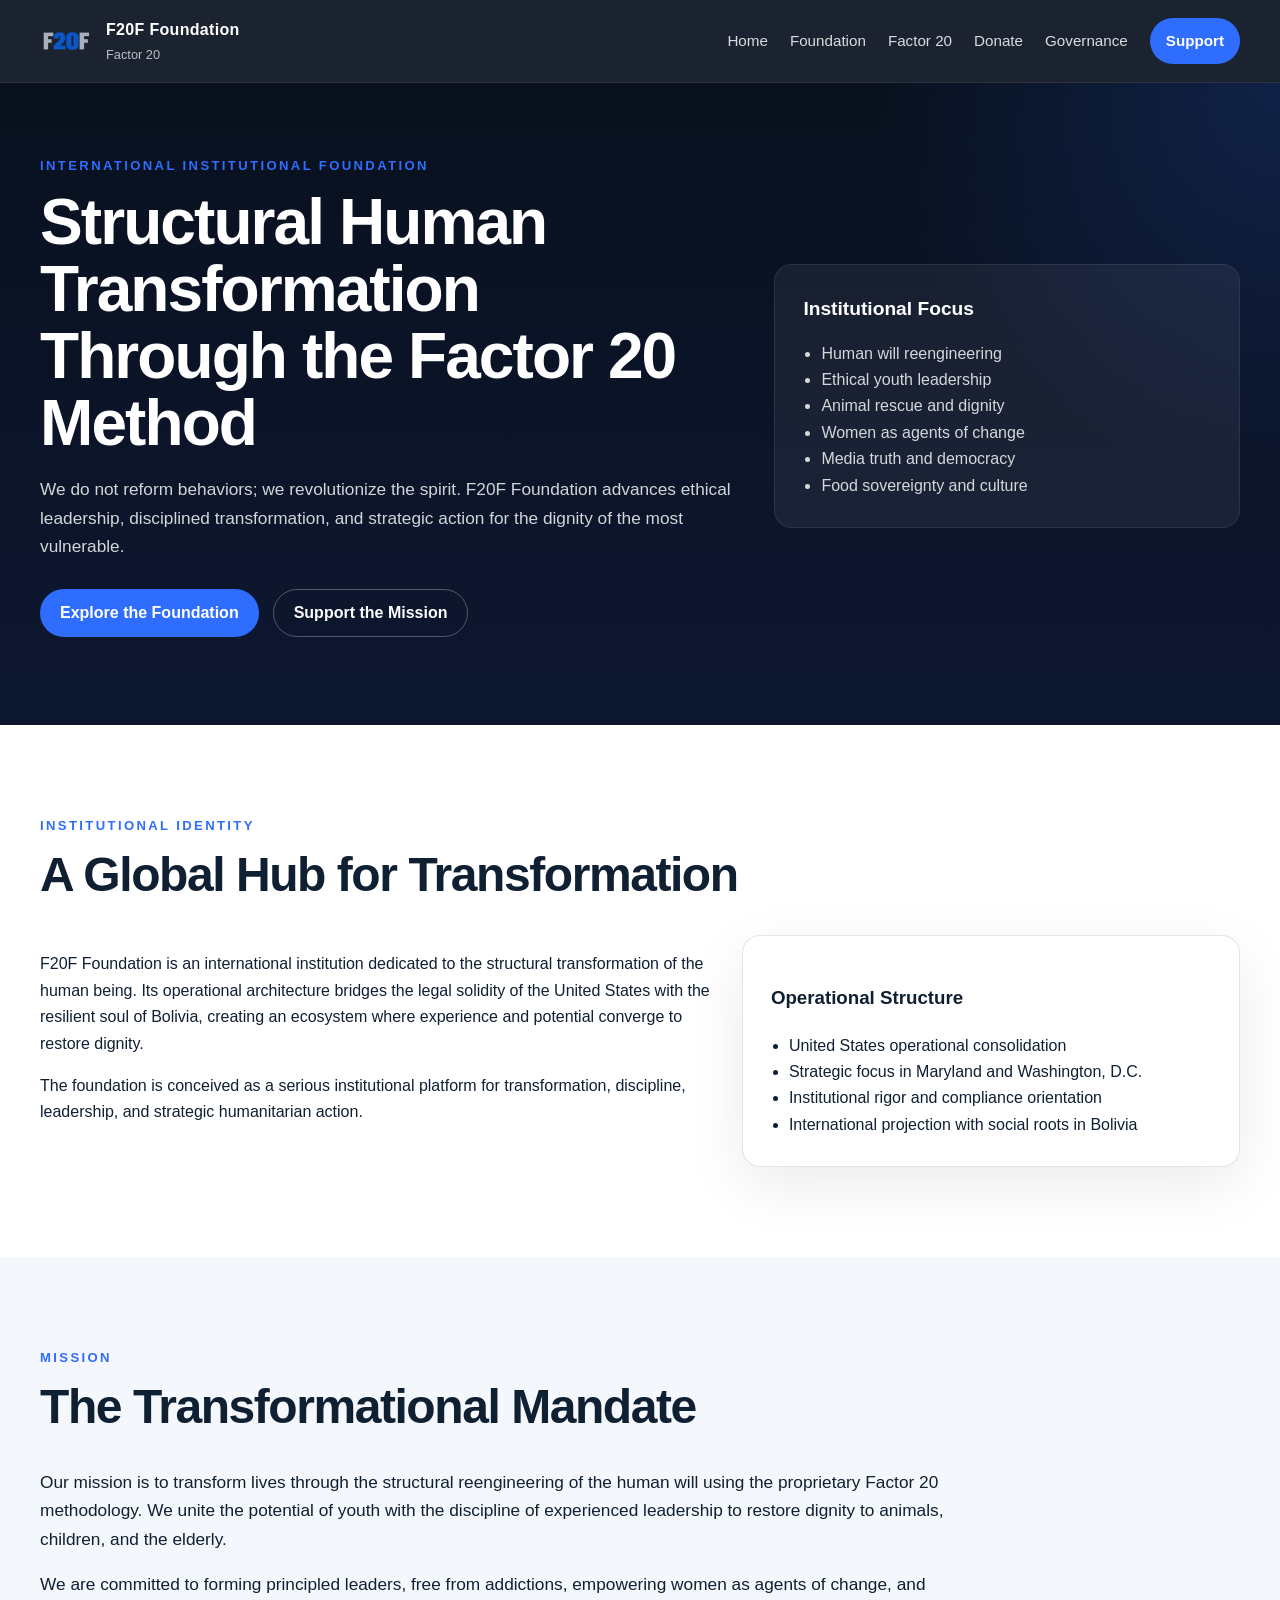
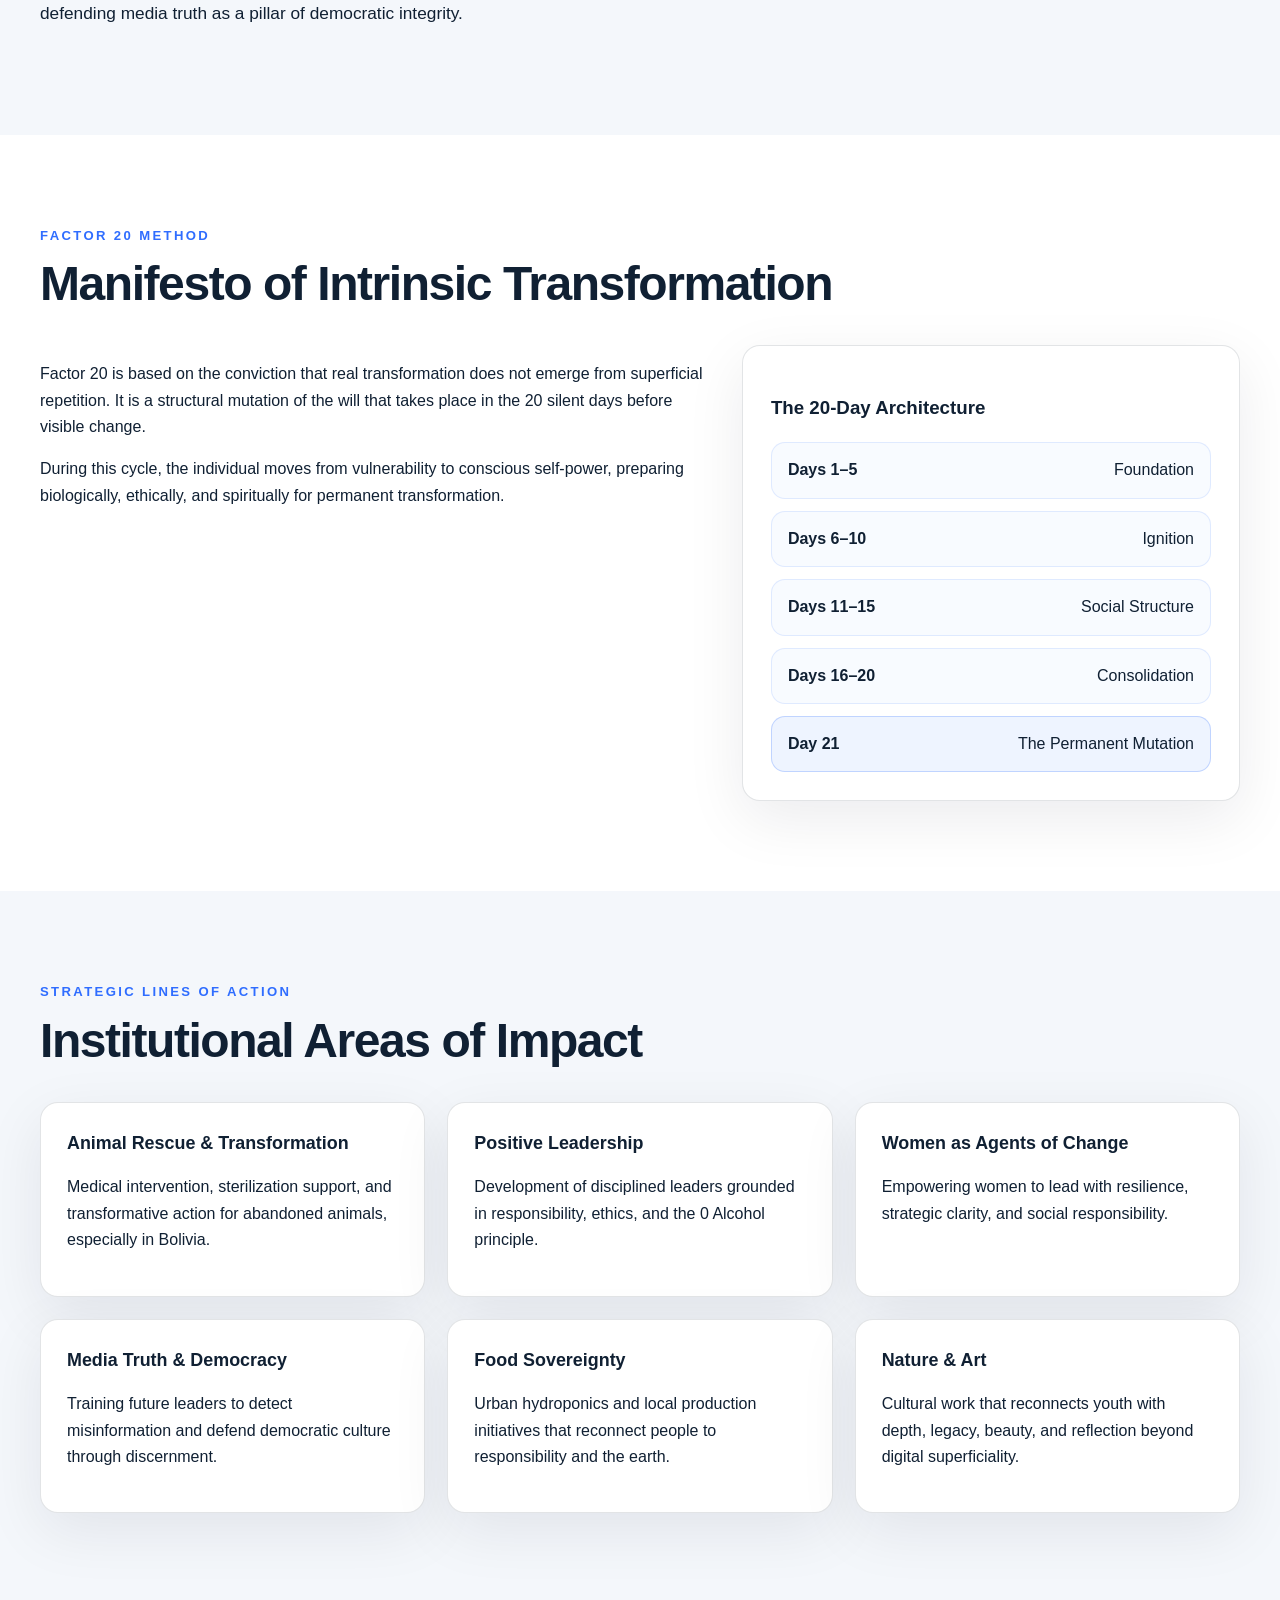
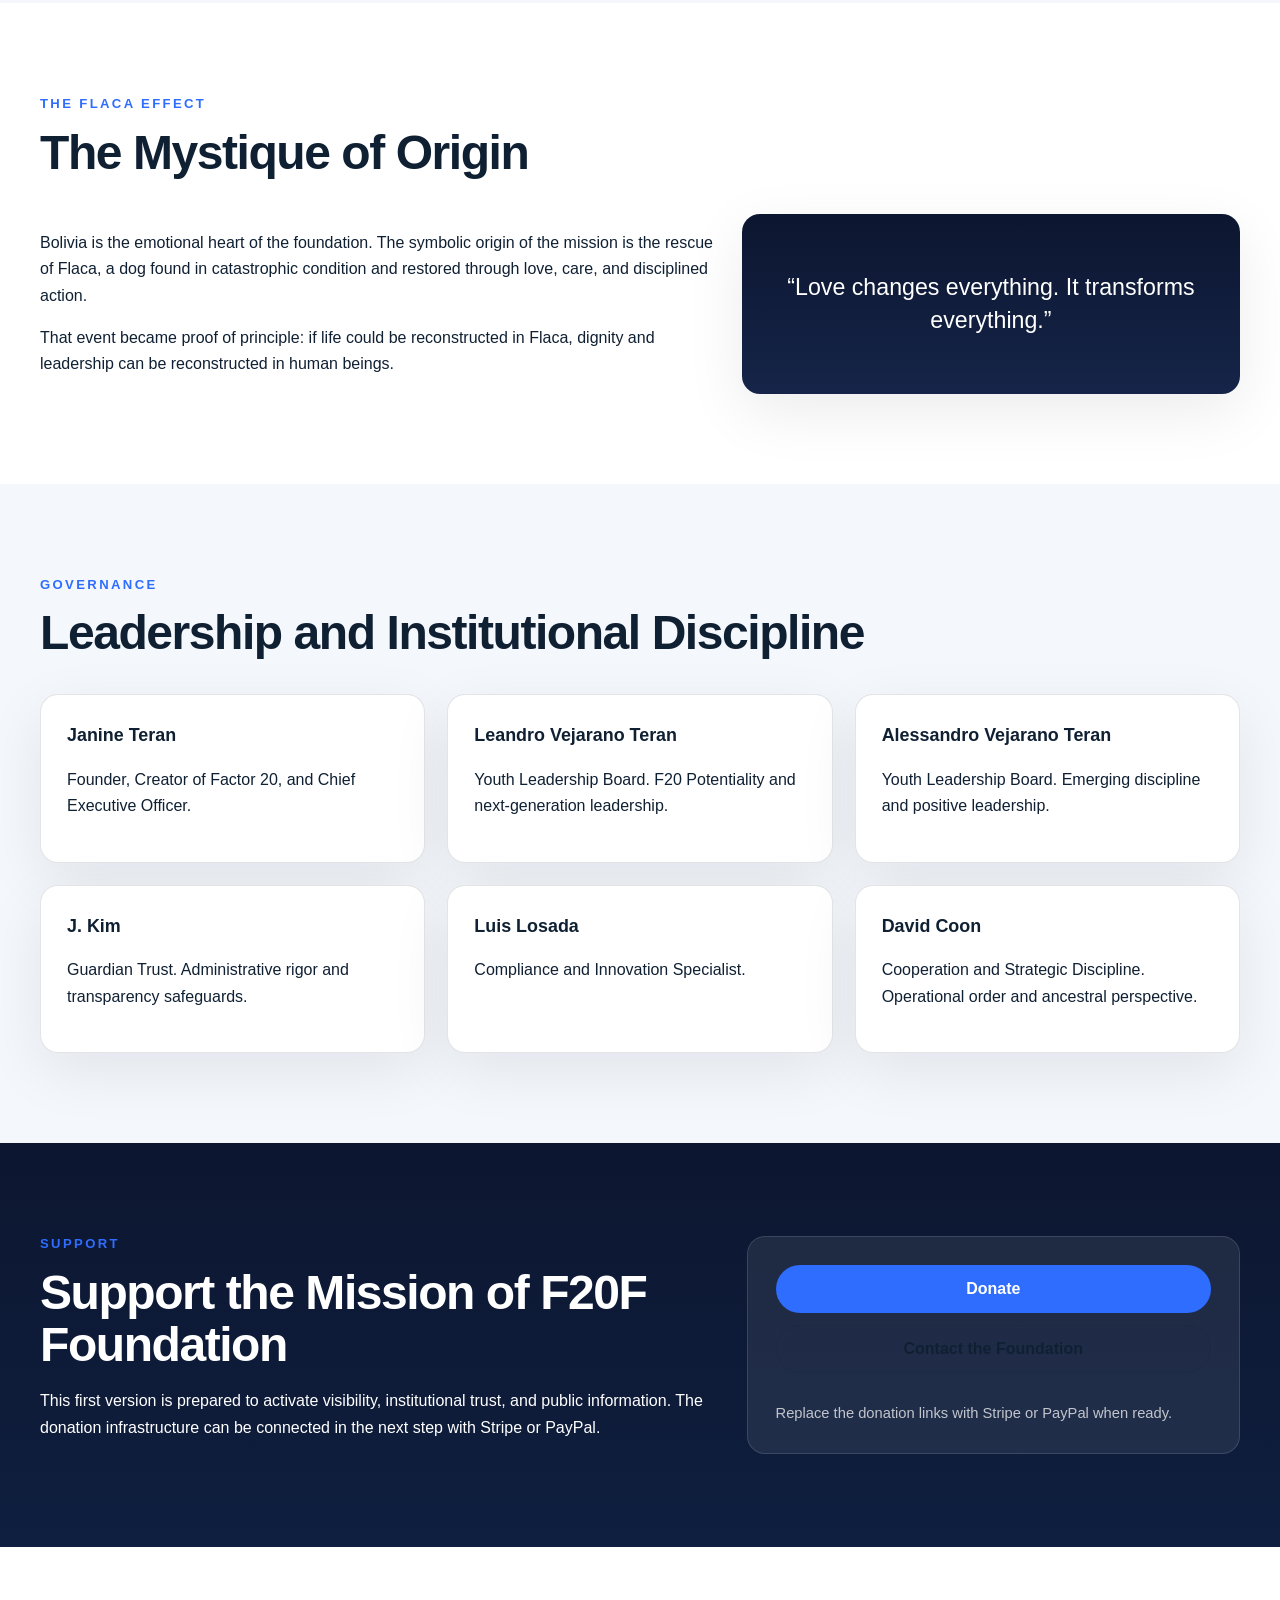
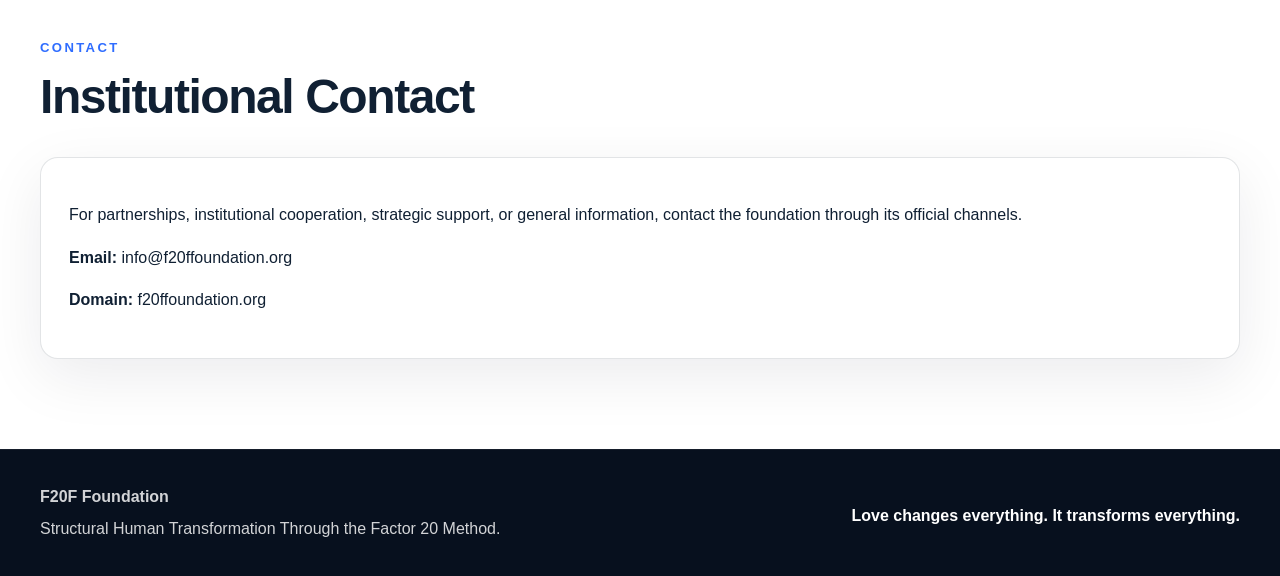
==== commit ab96fee9: "add full multi-page institutional site" ====
--- a/index.html
+++ b/index.html
@@ -22,7 +22,7 @@
 <body>
   <header class="site-header">
     <div class="container header-inner">
-      <a href="#top" class="brand">
+      <a href="index.html" class="brand">
         <img src="logo.png" alt="F20F Foundation logo" class="brand-logo" />
         <div class="brand-text">
           <span class="brand-title">F20F Foundation</span>
@@ -37,12 +37,12 @@
       </button>
 
       <nav class="site-nav" id="siteNav">
-        <a href="#identity">Foundation</a>
-        <a href="#mission">Mission</a>
-        <a href="#method">Factor 20</a>
-        <a href="#action">Lines of Action</a>
+        <a href="index.html">Home</a>
+        <a href="foundation.html">Foundation</a>
+        <a href="method.html">Factor 20</a>
+        <a href="donate.html">Donate</a>
         <a href="#governance">Governance</a>
-        <a href="#support" class="nav-cta">Donate</a>
+        <a href="#support" class="nav-cta">Support</a>
       </nav>
     </div>
   </header>
@@ -60,8 +60,8 @@
           </p>
 
           <div class="hero-actions">
-            <a href="#mission" class="btn btn-primary">Explore the Foundation</a>
-            <a href="#support" class="btn btn-secondary">Support the Mission</a>
+            <a href="foundation.html" class="btn btn-primary">Explore the Foundation</a>
+            <a href="donate.html" class="btn btn-secondary">Support the Mission</a>
           </div>
         </div>
 
@@ -331,10 +331,10 @@
         </div>
 
         <div class="support-panel">
-          <a href="#" class="btn btn-primary btn-block">Donate</a>
+          <a href="donate.html" class="btn btn-primary btn-block">Donate</a>
           <a href="#contact" class="btn btn-secondary btn-block">Contact the Foundation</a>
           <p class="support-note">
-            Replace the Donate button URL with your payment link when ready.
+            Replace the donation links with Stripe or PayPal when ready.
           </p>
         </div>
       </div>
--- a/styles.css
+++ b/styles.css
@@ -40,6 +40,13 @@
   text-decoration: none;
 }
 
+code {
+  background: #eef3fb;
+  padding: 2px 6px;
+  border-radius: 6px;
+  font-size: 0.92em;
+}
+
 .container {
   width: min(calc(100% - 40px), var(--max));
   margin: 0 auto;
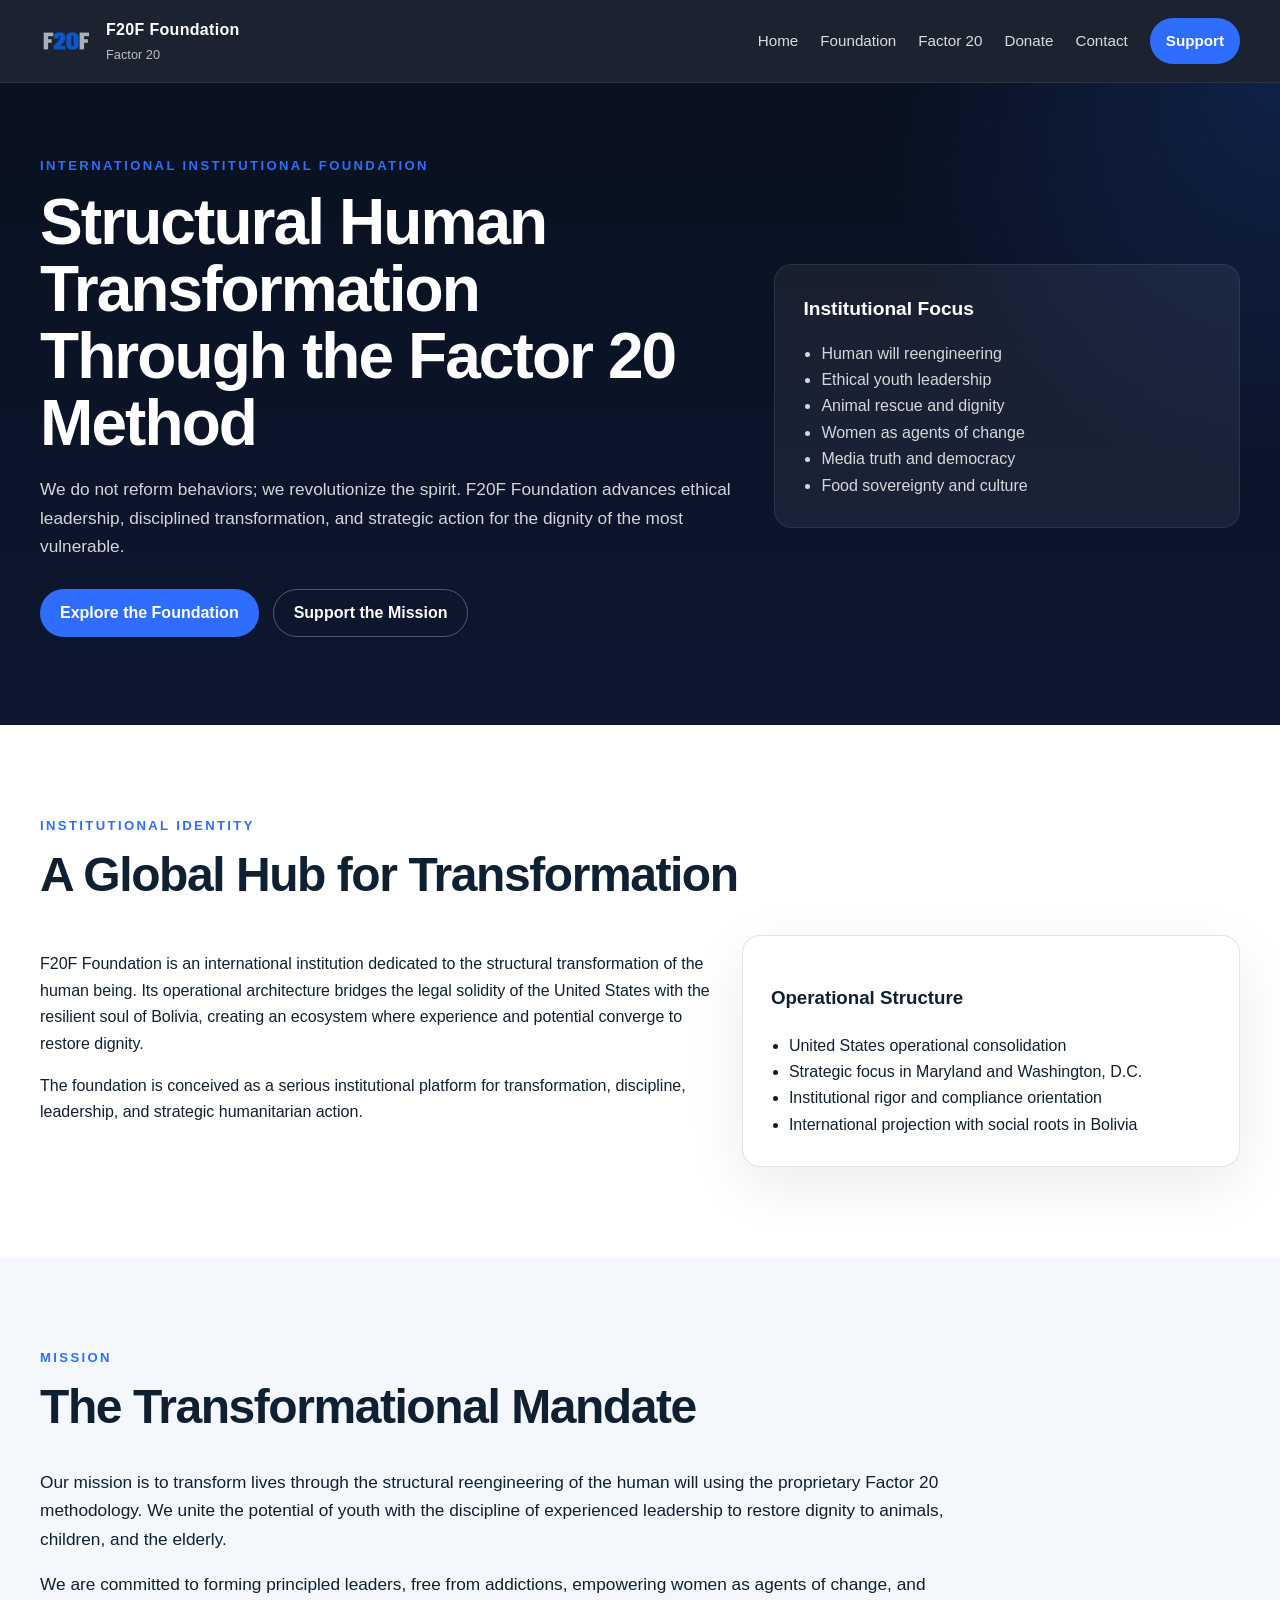
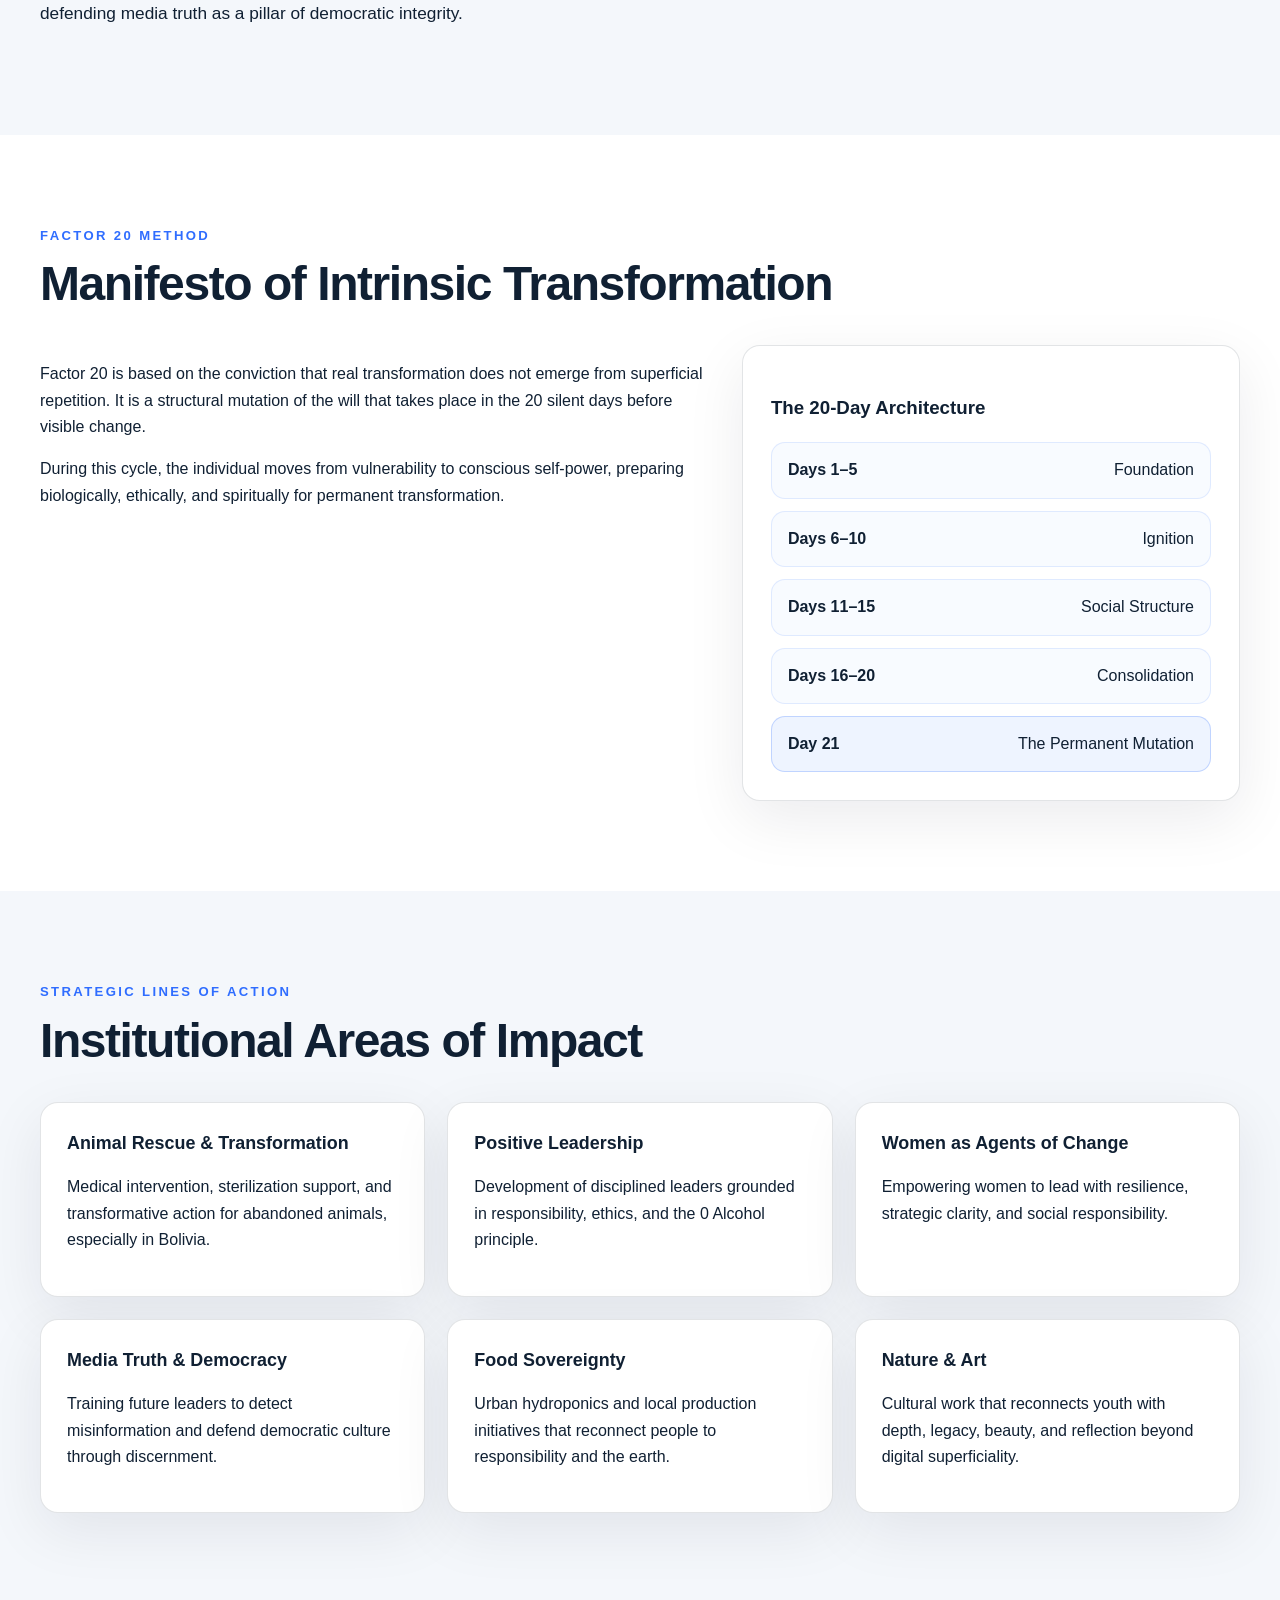
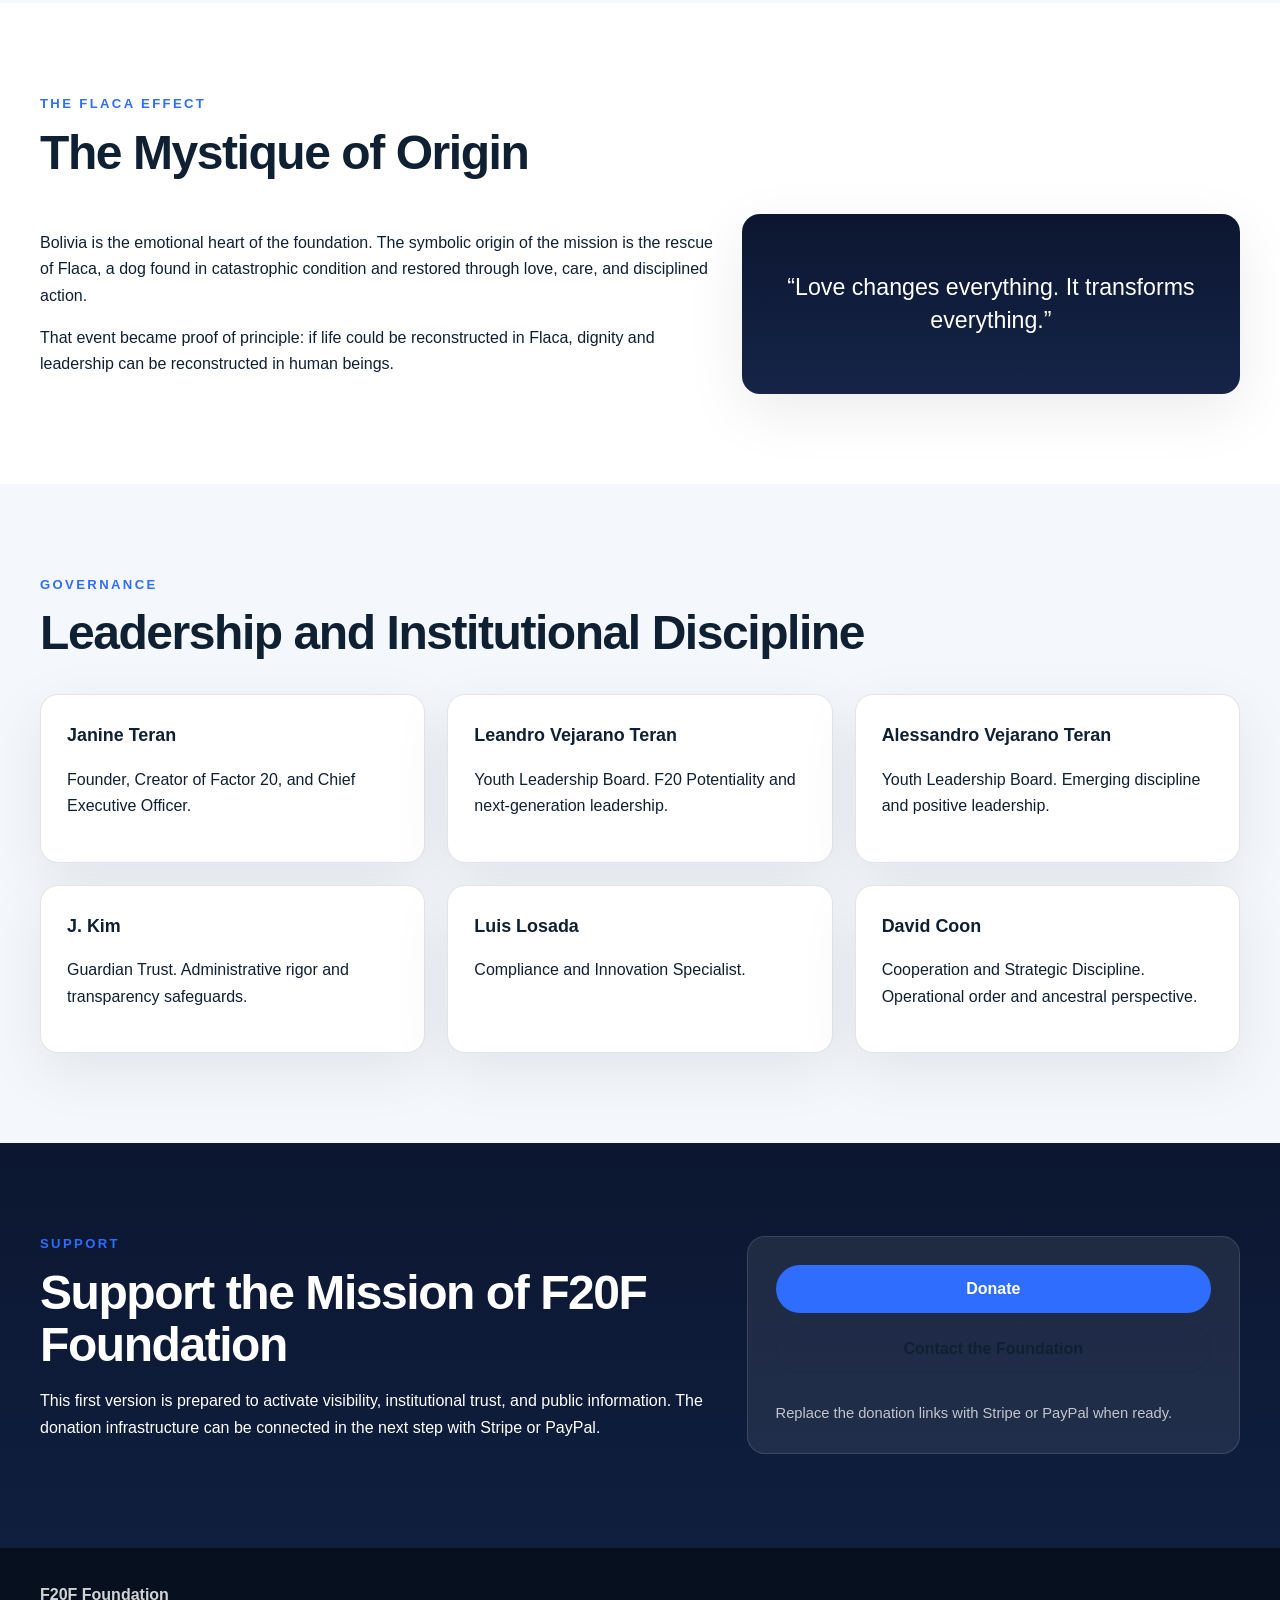
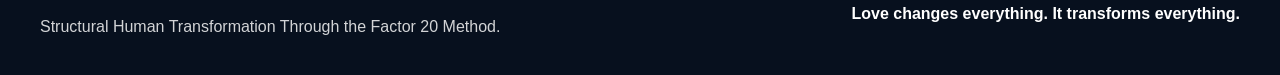
==== commit dd017bf4: "add launch seo files" ====
--- a/index.html
+++ b/index.html
@@ -6,17 +6,54 @@
     name="viewport"
     content="width=device-width, initial-scale=1.0"
   />
+
   <title>F20F Foundation | Structural Human Transformation</title>
+
   <meta
     name="description"
     content="F20F Foundation is an international institution dedicated to structural human transformation through the Factor 20 methodology, ethical leadership, and strategic social action."
   />
-  <meta property="og:title" content="F20F Foundation" />
+  <meta
+    name="keywords"
+    content="F20F Foundation, Factor 20, structural human transformation, ethical leadership, humanitarian foundation, Bolivia, United States, youth leadership, animal rescue"
+  />
+  <meta name="author" content="F20F Foundation" />
+  <meta name="robots" content="index, follow" />
+
+  <link rel="canonical" href="https://f20ffoundation.org/" />
+  <link rel="icon" href="logo.png" type="image/png" />
+  <link rel="apple-touch-icon" href="logo.png" />
+
+  <meta property="og:site_name" content="F20F Foundation" />
+  <meta property="og:title" content="F20F Foundation | Structural Human Transformation" />
   <meta
     property="og:description"
-    content="Structural human transformation through the Factor 20 method."
+    content="Structural human transformation through the Factor 20 methodology, ethical leadership, and strategic social action."
   />
   <meta property="og:type" content="website" />
+  <meta property="og:url" content="https://f20ffoundation.org/" />
+  <meta property="og:image" content="https://f20ffoundation.org/logo.png" />
+  <meta property="og:image:alt" content="F20F Foundation logo" />
+
+  <meta name="twitter:card" content="summary_large_image" />
+  <meta name="twitter:title" content="F20F Foundation | Structural Human Transformation" />
+  <meta
+    name="twitter:description"
+    content="Structural human transformation through the Factor 20 methodology."
+  />
+  <meta name="twitter:image" content="https://f20ffoundation.org/logo.png" />
+
+  <script type="application/ld+json">
+  {
+    "@context": "https://schema.org",
+    "@type": "Organization",
+    "name": "F20F Foundation",
+    "url": "https://f20ffoundation.org/",
+    "logo": "https://f20ffoundation.org/logo.png",
+    "description": "International institution dedicated to structural human transformation through the Factor 20 methodology, ethical leadership, and strategic social action."
+  }
+  </script>
+
   <link rel="stylesheet" href="styles.css" />
 </head>
 <body>
@@ -41,8 +78,8 @@
         <a href="foundation.html">Foundation</a>
         <a href="method.html">Factor 20</a>
         <a href="donate.html">Donate</a>
-        <a href="#governance">Governance</a>
-        <a href="#support" class="nav-cta">Support</a>
+        <a href="contact.html">Contact</a>
+        <a href="donate.html" class="nav-cta">Support</a>
       </nav>
     </div>
   </header>
@@ -332,28 +369,10 @@
 
         <div class="support-panel">
           <a href="donate.html" class="btn btn-primary btn-block">Donate</a>
-          <a href="#contact" class="btn btn-secondary btn-block">Contact the Foundation</a>
+          <a href="contact.html" class="btn btn-secondary btn-block">Contact the Foundation</a>
           <p class="support-note">
             Replace the donation links with Stripe or PayPal when ready.
           </p>
-        </div>
-      </div>
-    </section>
-
-    <section id="contact" class="section">
-      <div class="container">
-        <div class="section-heading">
-          <p class="eyebrow">Contact</p>
-          <h2>Institutional Contact</h2>
-        </div>
-
-        <div class="contact-panel">
-          <p>
-            For partnerships, institutional cooperation, strategic support, or general
-            information, contact the foundation through its official channels.
-          </p>
-          <p><strong>Email:</strong> info@f20ffoundation.org</p>
-          <p><strong>Domain:</strong> f20ffoundation.org</p>
         </div>
       </div>
     </section>
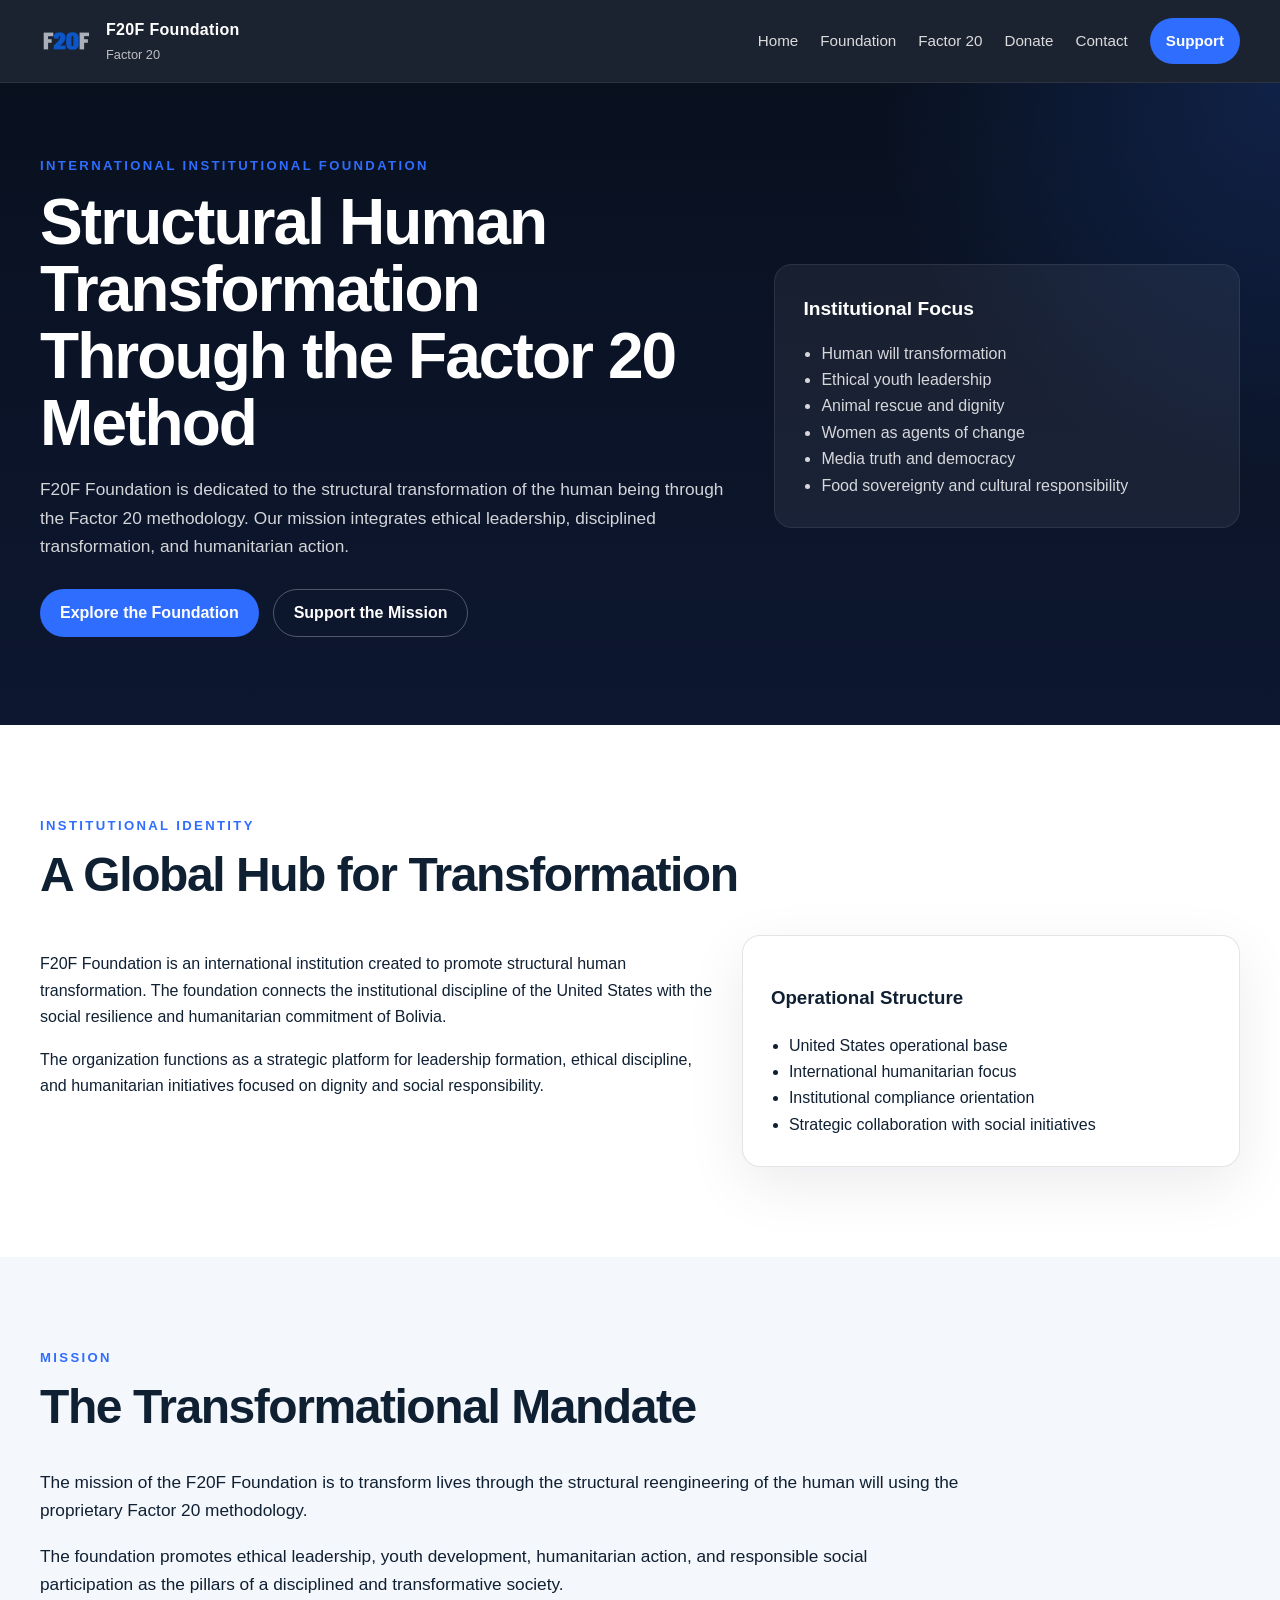
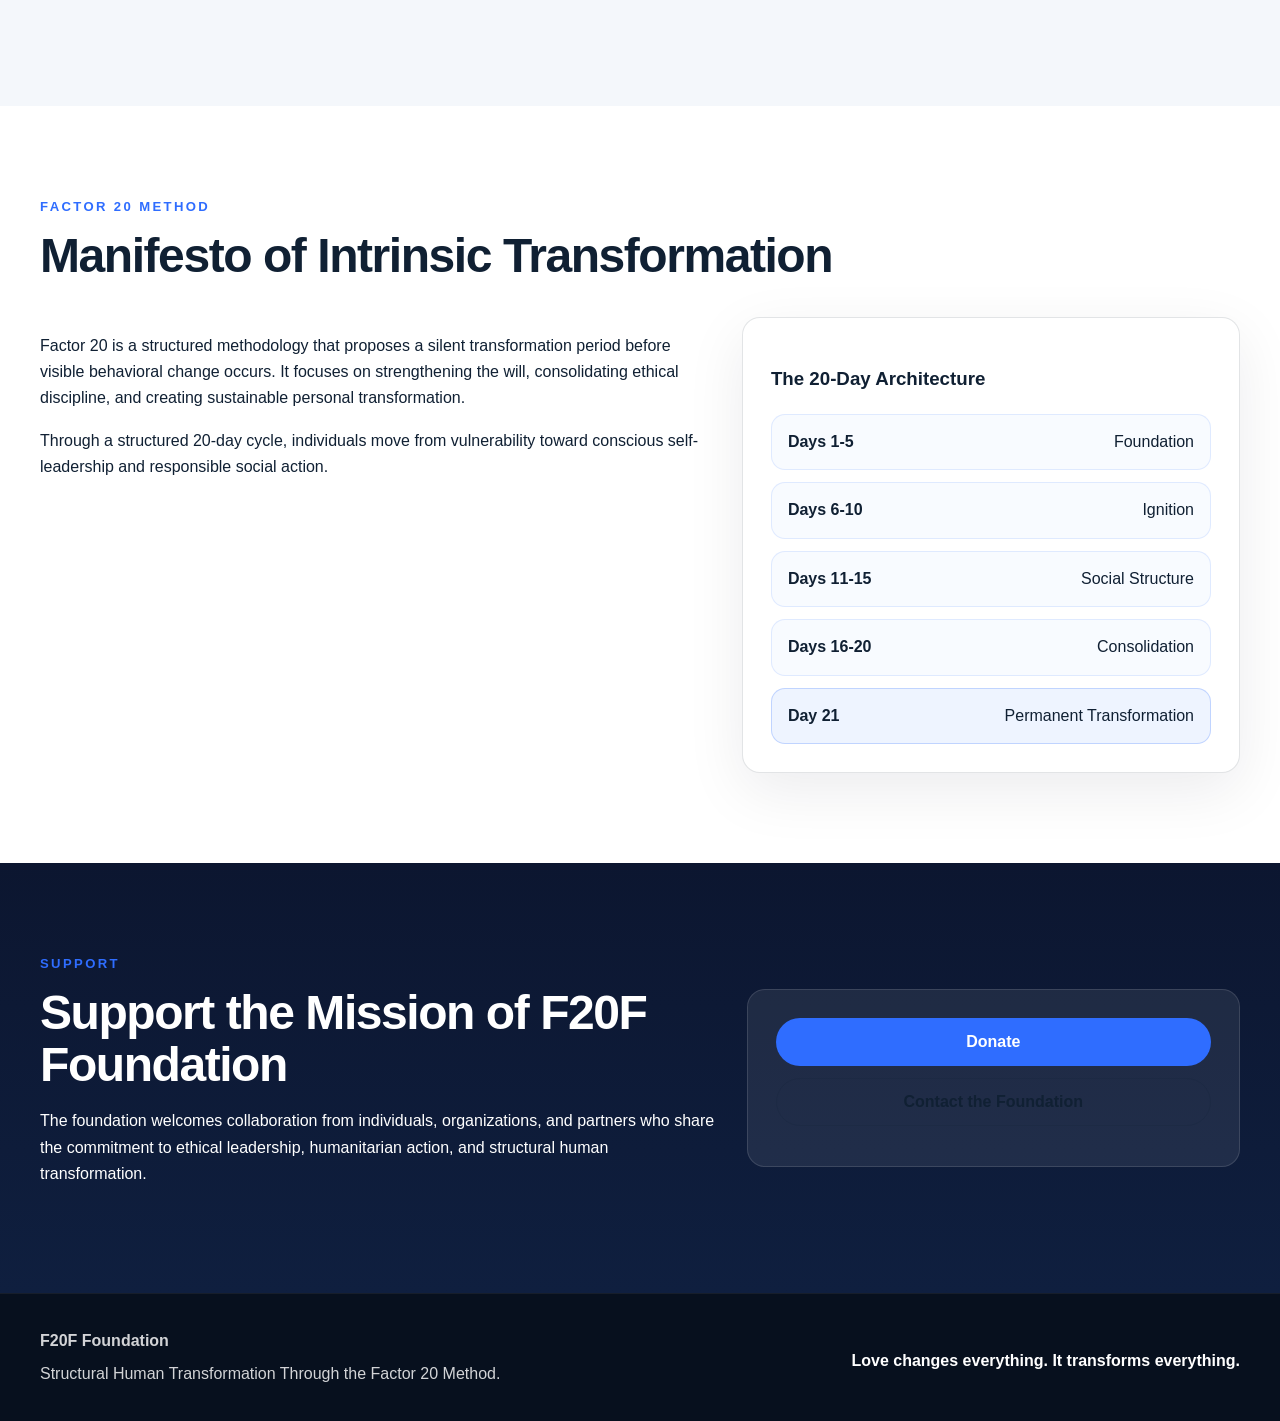
==== commit 0bd65095: "add favicon and final index" ====
--- a/index.html
+++ b/index.html
@@ -1,395 +1,369 @@
 <!DOCTYPE html>
 <html lang="en">
 <head>
-  <meta charset="UTF-8" />
-  <meta
-    name="viewport"
-    content="width=device-width, initial-scale=1.0"
-  />
-
-  <title>F20F Foundation | Structural Human Transformation</title>
-
-  <meta
-    name="description"
-    content="F20F Foundation is an international institution dedicated to structural human transformation through the Factor 20 methodology, ethical leadership, and strategic social action."
-  />
-  <meta
-    name="keywords"
-    content="F20F Foundation, Factor 20, structural human transformation, ethical leadership, humanitarian foundation, Bolivia, United States, youth leadership, animal rescue"
-  />
-  <meta name="author" content="F20F Foundation" />
-  <meta name="robots" content="index, follow" />
-
-  <link rel="canonical" href="https://f20ffoundation.org/" />
-  <link rel="icon" href="logo.png" type="image/png" />
-  <link rel="apple-touch-icon" href="logo.png" />
-
-  <meta property="og:site_name" content="F20F Foundation" />
-  <meta property="og:title" content="F20F Foundation | Structural Human Transformation" />
-  <meta
-    property="og:description"
-    content="Structural human transformation through the Factor 20 methodology, ethical leadership, and strategic social action."
-  />
-  <meta property="og:type" content="website" />
-  <meta property="og:url" content="https://f20ffoundation.org/" />
-  <meta property="og:image" content="https://f20ffoundation.org/logo.png" />
-  <meta property="og:image:alt" content="F20F Foundation logo" />
-
-  <meta name="twitter:card" content="summary_large_image" />
-  <meta name="twitter:title" content="F20F Foundation | Structural Human Transformation" />
-  <meta
-    name="twitter:description"
-    content="Structural human transformation through the Factor 20 methodology."
-  />
-  <meta name="twitter:image" content="https://f20ffoundation.org/logo.png" />
-
-  <script type="application/ld+json">
-  {
-    "@context": "https://schema.org",
-    "@type": "Organization",
-    "name": "F20F Foundation",
-    "url": "https://f20ffoundation.org/",
-    "logo": "https://f20ffoundation.org/logo.png",
-    "description": "International institution dedicated to structural human transformation through the Factor 20 methodology, ethical leadership, and strategic social action."
-  }
-  </script>
-
-  <link rel="stylesheet" href="styles.css" />
+
+<meta charset="UTF-8">
+<meta name="viewport" content="width=device-width, initial-scale=1.0">
+
+<title>F20F Foundation | Structural Human Transformation</title>
+
+<meta name="description" content="F20F Foundation is an international institution dedicated to structural human transformation through the Factor 20 methodology, ethical leadership, and humanitarian action.">
+
+<meta name="robots" content="index, follow">
+
+<link rel="canonical" href="https://f20ffoundation.org/">
+
+<link rel="icon" type="image/png" href="favicon.png">
+
+<meta property="og:title" content="F20F Foundation">
+<meta property="og:description" content="Structural human transformation through the Factor 20 methodology.">
+<meta property="og:type" content="website">
+<meta property="og:url" content="https://f20ffoundation.org">
+<meta property="og:image" content="https://f20ffoundation.org/logo.png">
+
+<link rel="stylesheet" href="styles.css">
+
 </head>
+
 <body>
-  <header class="site-header">
-    <div class="container header-inner">
-      <a href="index.html" class="brand">
-        <img src="logo.png" alt="F20F Foundation logo" class="brand-logo" />
-        <div class="brand-text">
-          <span class="brand-title">F20F Foundation</span>
-          <span class="brand-subtitle">Factor 20</span>
-        </div>
-      </a>
-
-      <button class="nav-toggle" id="navToggle" aria-label="Open navigation">
-        <span></span>
-        <span></span>
-        <span></span>
-      </button>
-
-      <nav class="site-nav" id="siteNav">
-        <a href="index.html">Home</a>
-        <a href="foundation.html">Foundation</a>
-        <a href="method.html">Factor 20</a>
-        <a href="donate.html">Donate</a>
-        <a href="contact.html">Contact</a>
-        <a href="donate.html" class="nav-cta">Support</a>
-      </nav>
-    </div>
-  </header>
-
-  <main id="top">
-    <section class="hero">
-      <div class="container hero-grid">
-        <div class="hero-copy">
-          <p class="eyebrow">International Institutional Foundation</p>
-          <h1>Structural Human Transformation Through the Factor 20 Method</h1>
-          <p class="hero-text">
-            We do not reform behaviors; we revolutionize the spirit. F20F Foundation
-            advances ethical leadership, disciplined transformation, and strategic
-            action for the dignity of the most vulnerable.
-          </p>
-
-          <div class="hero-actions">
-            <a href="foundation.html" class="btn btn-primary">Explore the Foundation</a>
-            <a href="donate.html" class="btn btn-secondary">Support the Mission</a>
-          </div>
-        </div>
-
-        <div class="hero-panel">
-          <div class="info-card">
-            <h2>Institutional Focus</h2>
-            <ul>
-              <li>Human will reengineering</li>
-              <li>Ethical youth leadership</li>
-              <li>Animal rescue and dignity</li>
-              <li>Women as agents of change</li>
-              <li>Media truth and democracy</li>
-              <li>Food sovereignty and culture</li>
-            </ul>
-          </div>
-        </div>
-      </div>
-    </section>
-
-    <section id="identity" class="section">
-      <div class="container">
-        <div class="section-heading">
-          <p class="eyebrow">Institutional Identity</p>
-          <h2>A Global Hub for Transformation</h2>
-        </div>
-
-        <div class="two-col">
-          <div>
-            <p>
-              F20F Foundation is an international institution dedicated to the
-              structural transformation of the human being. Its operational
-              architecture bridges the legal solidity of the United States with the
-              resilient soul of Bolivia, creating an ecosystem where experience and
-              potential converge to restore dignity.
-            </p>
-            <p>
-              The foundation is conceived as a serious institutional platform for
-              transformation, discipline, leadership, and strategic humanitarian action.
-            </p>
-          </div>
-
-          <div class="panel">
-            <h3>Operational Structure</h3>
-            <ul class="clean-list">
-              <li>United States operational consolidation</li>
-              <li>Strategic focus in Maryland and Washington, D.C.</li>
-              <li>Institutional rigor and compliance orientation</li>
-              <li>International projection with social roots in Bolivia</li>
-            </ul>
-          </div>
-        </div>
-      </div>
-    </section>
-
-    <section id="mission" class="section section-alt">
-      <div class="container">
-        <div class="section-heading">
-          <p class="eyebrow">Mission</p>
-          <h2>The Transformational Mandate</h2>
-        </div>
-
-        <div class="mission-block">
-          <p>
-            Our mission is to transform lives through the structural reengineering of
-            the human will using the proprietary Factor 20 methodology. We unite the
-            potential of youth with the discipline of experienced leadership to restore
-            dignity to animals, children, and the elderly.
-          </p>
-          <p>
-            We are committed to forming principled leaders, free from addictions,
-            empowering women as agents of change, and defending media truth as a pillar
-            of democratic integrity.
-          </p>
-        </div>
-      </div>
-    </section>
-
-    <section id="method" class="section">
-      <div class="container">
-        <div class="section-heading">
-          <p class="eyebrow">Factor 20 Method</p>
-          <h2>Manifesto of Intrinsic Transformation</h2>
-        </div>
-
-        <div class="two-col">
-          <div>
-            <p>
-              Factor 20 is based on the conviction that real transformation does not
-              emerge from superficial repetition. It is a structural mutation of the
-              will that takes place in the 20 silent days before visible change.
-            </p>
-            <p>
-              During this cycle, the individual moves from vulnerability to conscious
-              self-power, preparing biologically, ethically, and spiritually for
-              permanent transformation.
-            </p>
-          </div>
-
-          <div class="panel">
-            <h3>The 20-Day Architecture</h3>
-            <div class="stages">
-              <div class="stage-item">
-                <strong>Days 1–5</strong>
-                <span>Foundation</span>
-              </div>
-              <div class="stage-item">
-                <strong>Days 6–10</strong>
-                <span>Ignition</span>
-              </div>
-              <div class="stage-item">
-                <strong>Days 11–15</strong>
-                <span>Social Structure</span>
-              </div>
-              <div class="stage-item">
-                <strong>Days 16–20</strong>
-                <span>Consolidation</span>
-              </div>
-              <div class="stage-item highlight">
-                <strong>Day 21</strong>
-                <span>The Permanent Mutation</span>
-              </div>
-            </div>
-          </div>
-        </div>
-      </div>
-    </section>
-
-    <section id="action" class="section section-alt">
-      <div class="container">
-        <div class="section-heading">
-          <p class="eyebrow">Strategic Lines of Action</p>
-          <h2>Institutional Areas of Impact</h2>
-        </div>
-
-        <div class="cards-grid">
-          <article class="card">
-            <h3>Animal Rescue & Transformation</h3>
-            <p>
-              Medical intervention, sterilization support, and transformative action
-              for abandoned animals, especially in Bolivia.
-            </p>
-          </article>
-
-          <article class="card">
-            <h3>Positive Leadership</h3>
-            <p>
-              Development of disciplined leaders grounded in responsibility, ethics,
-              and the 0 Alcohol principle.
-            </p>
-          </article>
-
-          <article class="card">
-            <h3>Women as Agents of Change</h3>
-            <p>
-              Empowering women to lead with resilience, strategic clarity, and social
-              responsibility.
-            </p>
-          </article>
-
-          <article class="card">
-            <h3>Media Truth & Democracy</h3>
-            <p>
-              Training future leaders to detect misinformation and defend democratic
-              culture through discernment.
-            </p>
-          </article>
-
-          <article class="card">
-            <h3>Food Sovereignty</h3>
-            <p>
-              Urban hydroponics and local production initiatives that reconnect people
-              to responsibility and the earth.
-            </p>
-          </article>
-
-          <article class="card">
-            <h3>Nature & Art</h3>
-            <p>
-              Cultural work that reconnects youth with depth, legacy, beauty, and
-              reflection beyond digital superficiality.
-            </p>
-          </article>
-        </div>
-      </div>
-    </section>
-
-    <section id="origin" class="section">
-      <div class="container">
-        <div class="section-heading">
-          <p class="eyebrow">The Flaca Effect</p>
-          <h2>The Mystique of Origin</h2>
-        </div>
-
-        <div class="two-col">
-          <div>
-            <p>
-              Bolivia is the emotional heart of the foundation. The symbolic origin of
-              the mission is the rescue of Flaca, a dog found in catastrophic
-              condition and restored through love, care, and disciplined action.
-            </p>
-            <p>
-              That event became proof of principle: if life could be reconstructed in
-              Flaca, dignity and leadership can be reconstructed in human beings.
-            </p>
-          </div>
-
-          <div class="quote-panel">
-            <blockquote>
-              “Love changes everything. It transforms everything.”
-            </blockquote>
-          </div>
-        </div>
-      </div>
-    </section>
-
-    <section id="governance" class="section section-alt">
-      <div class="container">
-        <div class="section-heading">
-          <p class="eyebrow">Governance</p>
-          <h2>Leadership and Institutional Discipline</h2>
-        </div>
-
-        <div class="cards-grid governance-grid">
-          <article class="card">
-            <h3>Janine Teran</h3>
-            <p>Founder, Creator of Factor 20, and Chief Executive Officer.</p>
-          </article>
-
-          <article class="card">
-            <h3>Leandro Vejarano Teran</h3>
-            <p>Youth Leadership Board. F20 Potentiality and next-generation leadership.</p>
-          </article>
-
-          <article class="card">
-            <h3>Alessandro Vejarano Teran</h3>
-            <p>Youth Leadership Board. Emerging discipline and positive leadership.</p>
-          </article>
-
-          <article class="card">
-            <h3>J. Kim</h3>
-            <p>Guardian Trust. Administrative rigor and transparency safeguards.</p>
-          </article>
-
-          <article class="card">
-            <h3>Luis Losada</h3>
-            <p>Compliance and Innovation Specialist.</p>
-          </article>
-
-          <article class="card">
-            <h3>David Coon</h3>
-            <p>Cooperation and Strategic Discipline. Operational order and ancestral perspective.</p>
-          </article>
-        </div>
-      </div>
-    </section>
-
-    <section id="support" class="section support-section">
-      <div class="container support-grid">
-        <div>
-          <p class="eyebrow">Support</p>
-          <h2>Support the Mission of F20F Foundation</h2>
-          <p>
-            This first version is prepared to activate visibility, institutional trust,
-            and public information. The donation infrastructure can be connected in the
-            next step with Stripe or PayPal.
-          </p>
-        </div>
-
-        <div class="support-panel">
-          <a href="donate.html" class="btn btn-primary btn-block">Donate</a>
-          <a href="contact.html" class="btn btn-secondary btn-block">Contact the Foundation</a>
-          <p class="support-note">
-            Replace the donation links with Stripe or PayPal when ready.
-          </p>
-        </div>
-      </div>
-    </section>
-  </main>
-
-  <footer class="site-footer">
-    <div class="container footer-inner">
-      <div>
-        <strong>F20F Foundation</strong>
-        <p>Structural Human Transformation Through the Factor 20 Method.</p>
-      </div>
-      <div>
-        <p class="footer-motto">Love changes everything. It transforms everything.</p>
-      </div>
-    </div>
-  </footer>
-
-  <script src="script.js"></script>
+
+<header class="site-header">
+
+<div class="container header-inner">
+
+<a href="index.html" class="brand">
+
+<img src="logo.png" alt="F20F Foundation logo" class="brand-logo">
+
+<div class="brand-text">
+<span class="brand-title">F20F Foundation</span>
+<span class="brand-subtitle">Factor 20</span>
+</div>
+
+</a>
+
+<button class="nav-toggle" id="navToggle">
+<span></span>
+<span></span>
+<span></span>
+</button>
+
+<nav class="site-nav" id="siteNav">
+
+<a href="index.html">Home</a>
+<a href="foundation.html">Foundation</a>
+<a href="method.html">Factor 20</a>
+<a href="donate.html">Donate</a>
+<a href="contact.html">Contact</a>
+
+<a href="donate.html" class="nav-cta">Support</a>
+
+</nav>
+
+</div>
+
+</header>
+
+
+<main>
+
+<section class="hero">
+
+<div class="container hero-grid">
+
+<div class="hero-copy">
+
+<p class="eyebrow">International Institutional Foundation</p>
+
+<h1>
+Structural Human Transformation Through the Factor 20 Method
+</h1>
+
+<p class="hero-text">
+
+F20F Foundation is dedicated to the structural transformation of the human being through the Factor 20 methodology.  
+Our mission integrates ethical leadership, disciplined transformation, and humanitarian action.
+
+</p>
+
+<div class="hero-actions">
+
+<a href="foundation.html" class="btn btn-primary">
+Explore the Foundation
+</a>
+
+<a href="donate.html" class="btn btn-secondary">
+Support the Mission
+</a>
+
+</div>
+
+</div>
+
+
+<div class="hero-panel">
+
+<div class="info-card">
+
+<h2>Institutional Focus</h2>
+
+<ul>
+
+<li>Human will transformation</li>
+
+<li>Ethical youth leadership</li>
+
+<li>Animal rescue and dignity</li>
+
+<li>Women as agents of change</li>
+
+<li>Media truth and democracy</li>
+
+<li>Food sovereignty and cultural responsibility</li>
+
+</ul>
+
+</div>
+
+</div>
+
+</div>
+
+</section>
+
+
+<section class="section">
+
+<div class="container">
+
+<div class="section-heading">
+
+<p class="eyebrow">Institutional Identity</p>
+
+<h2>A Global Hub for Transformation</h2>
+
+</div>
+
+
+<div class="two-col">
+
+<div>
+
+<p>
+
+F20F Foundation is an international institution created to promote structural human transformation.  
+The foundation connects the institutional discipline of the United States with the social resilience and humanitarian commitment of Bolivia.
+
+</p>
+
+<p>
+
+The organization functions as a strategic platform for leadership formation, ethical discipline, and humanitarian initiatives focused on dignity and social responsibility.
+
+</p>
+
+</div>
+
+
+<div class="panel">
+
+<h3>Operational Structure</h3>
+
+<ul class="clean-list">
+
+<li>United States operational base</li>
+
+<li>International humanitarian focus</li>
+
+<li>Institutional compliance orientation</li>
+
+<li>Strategic collaboration with social initiatives</li>
+
+</ul>
+
+</div>
+
+</div>
+
+</div>
+
+</section>
+
+
+<section class="section section-alt">
+
+<div class="container">
+
+<div class="section-heading">
+
+<p class="eyebrow">Mission</p>
+
+<h2>The Transformational Mandate</h2>
+
+</div>
+
+<div class="mission-block">
+
+<p>
+
+The mission of the F20F Foundation is to transform lives through the structural reengineering of the human will using the proprietary Factor 20 methodology.
+
+</p>
+
+<p>
+
+The foundation promotes ethical leadership, youth development, humanitarian action, and responsible social participation as the pillars of a disciplined and transformative society.
+
+</p>
+
+</div>
+
+</div>
+
+</section>
+
+
+<section class="section">
+
+<div class="container">
+
+<div class="section-heading">
+
+<p class="eyebrow">Factor 20 Method</p>
+
+<h2>Manifesto of Intrinsic Transformation</h2>
+
+</div>
+
+
+<div class="two-col">
+
+<div>
+
+<p>
+
+Factor 20 is a structured methodology that proposes a silent transformation period before visible behavioral change occurs.  
+It focuses on strengthening the will, consolidating ethical discipline, and creating sustainable personal transformation.
+
+</p>
+
+<p>
+
+Through a structured 20-day cycle, individuals move from vulnerability toward conscious self-leadership and responsible social action.
+
+</p>
+
+</div>
+
+
+<div class="panel">
+
+<h3>The 20-Day Architecture</h3>
+
+<div class="stages">
+
+<div class="stage-item">
+<strong>Days 1-5</strong>
+<span>Foundation</span>
+</div>
+
+<div class="stage-item">
+<strong>Days 6-10</strong>
+<span>Ignition</span>
+</div>
+
+<div class="stage-item">
+<strong>Days 11-15</strong>
+<span>Social Structure</span>
+</div>
+
+<div class="stage-item">
+<strong>Days 16-20</strong>
+<span>Consolidation</span>
+</div>
+
+<div class="stage-item highlight">
+<strong>Day 21</strong>
+<span>Permanent Transformation</span>
+</div>
+
+</div>
+
+</div>
+
+</div>
+
+</div>
+
+</section>
+
+
+<section class="section support-section">
+
+<div class="container support-grid">
+
+<div>
+
+<p class="eyebrow">Support</p>
+
+<h2>Support the Mission of F20F Foundation</h2>
+
+<p>
+
+The foundation welcomes collaboration from individuals, organizations, and partners who share the commitment to ethical leadership, humanitarian action, and structural human transformation.
+
+</p>
+
+</div>
+
+
+<div class="support-panel">
+
+<a href="donate.html" class="btn btn-primary btn-block">
+Donate
+</a>
+
+<a href="contact.html" class="btn btn-secondary btn-block">
+Contact the Foundation
+</a>
+
+</div>
+
+</div>
+
+</section>
+
+</main>
+
+
+<footer class="site-footer">
+
+<div class="container footer-inner">
+
+<div>
+
+<strong>F20F Foundation</strong>
+
+<p>
+Structural Human Transformation Through the Factor 20 Method.
+</p>
+
+</div>
+
+<div>
+
+<p class="footer-motto">
+Love changes everything. It transforms everything.
+</p>
+
+</div>
+
+</div>
+
+</footer>
+
+
+<script src="script.js"></script>
+
 </body>
 </html>
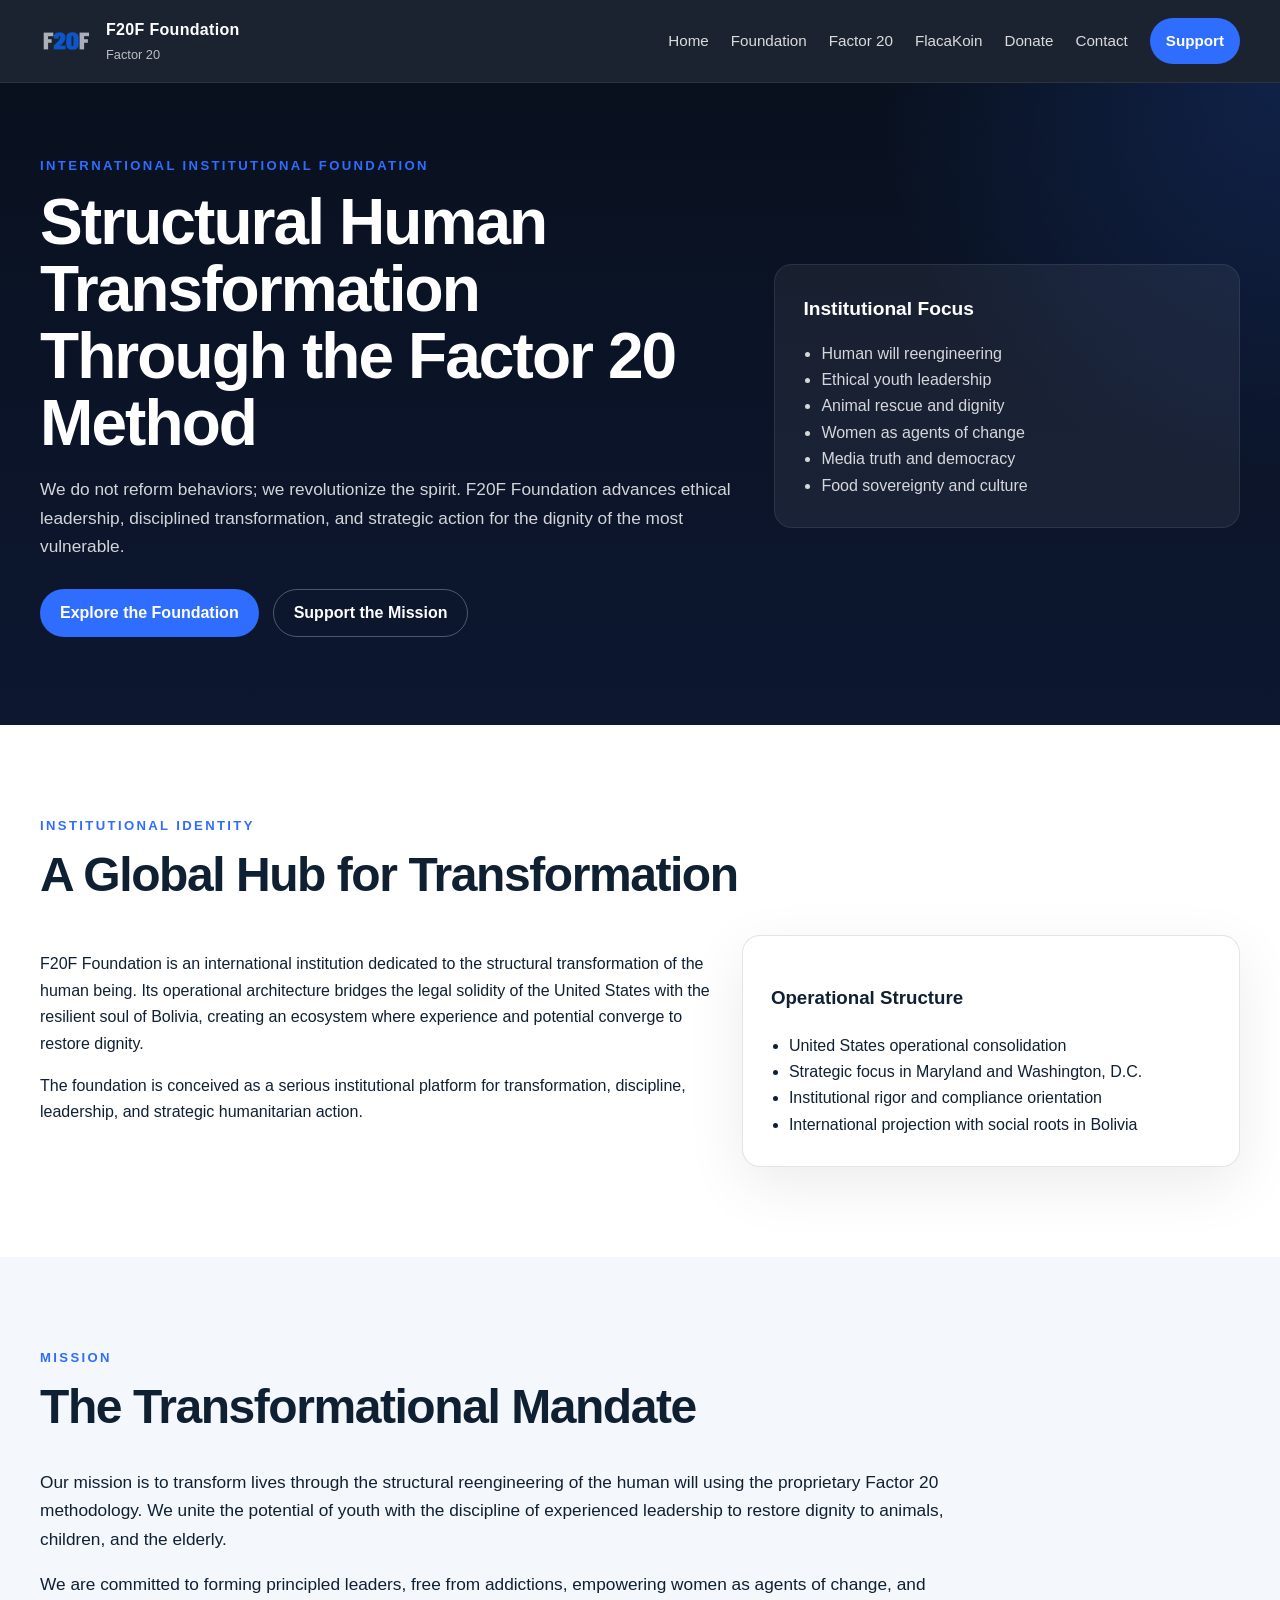
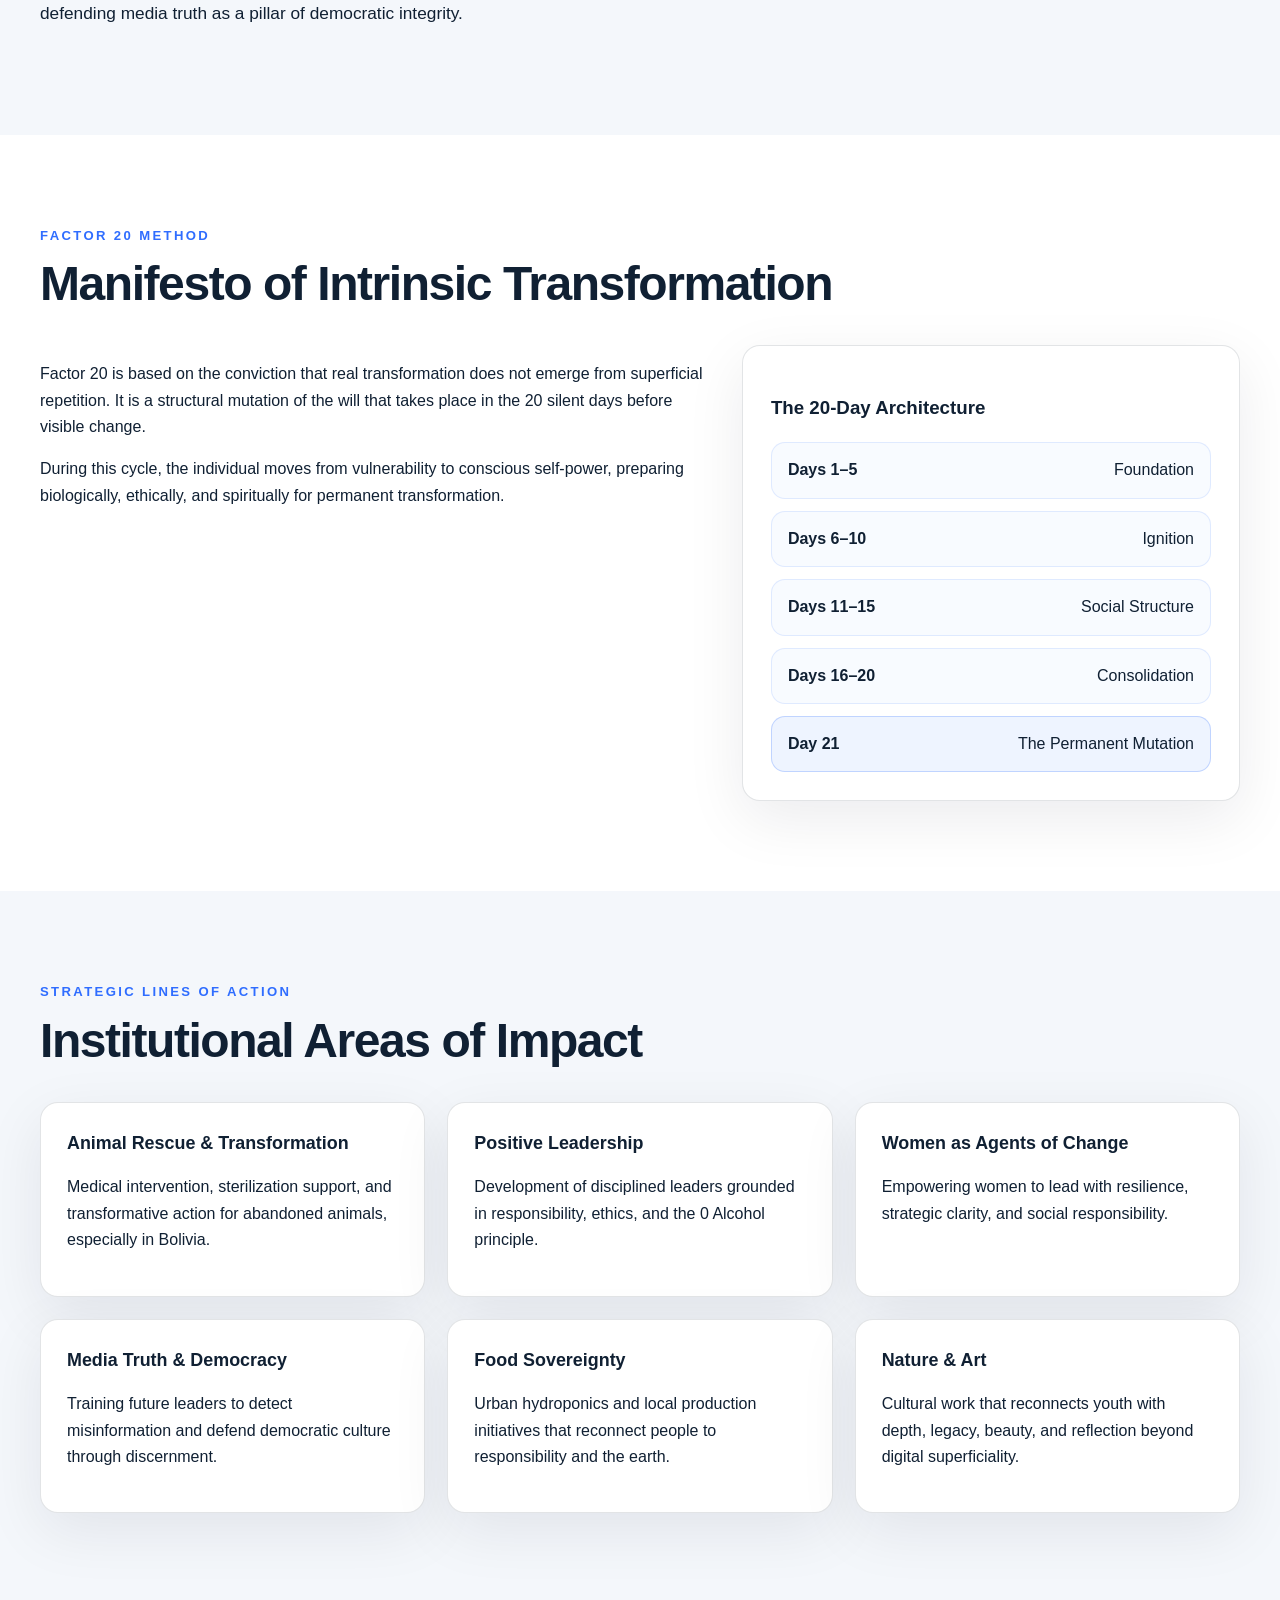
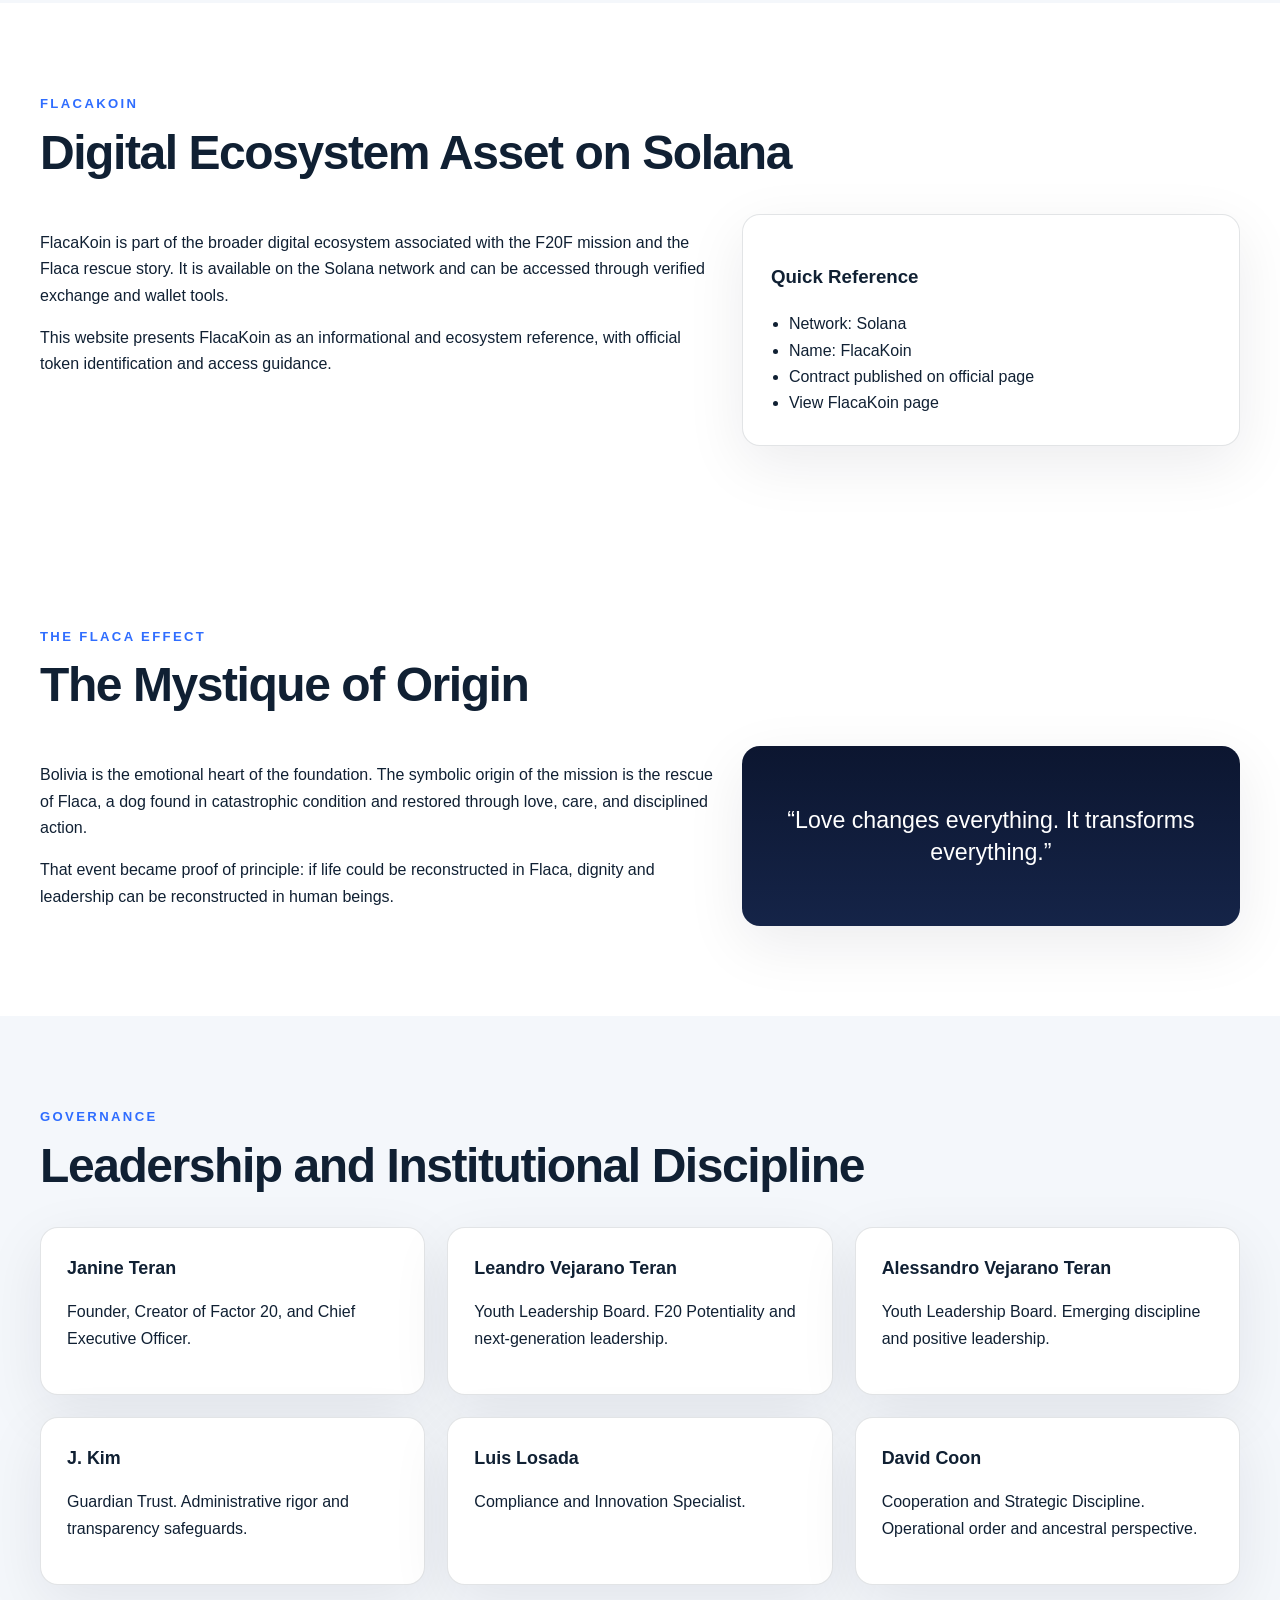
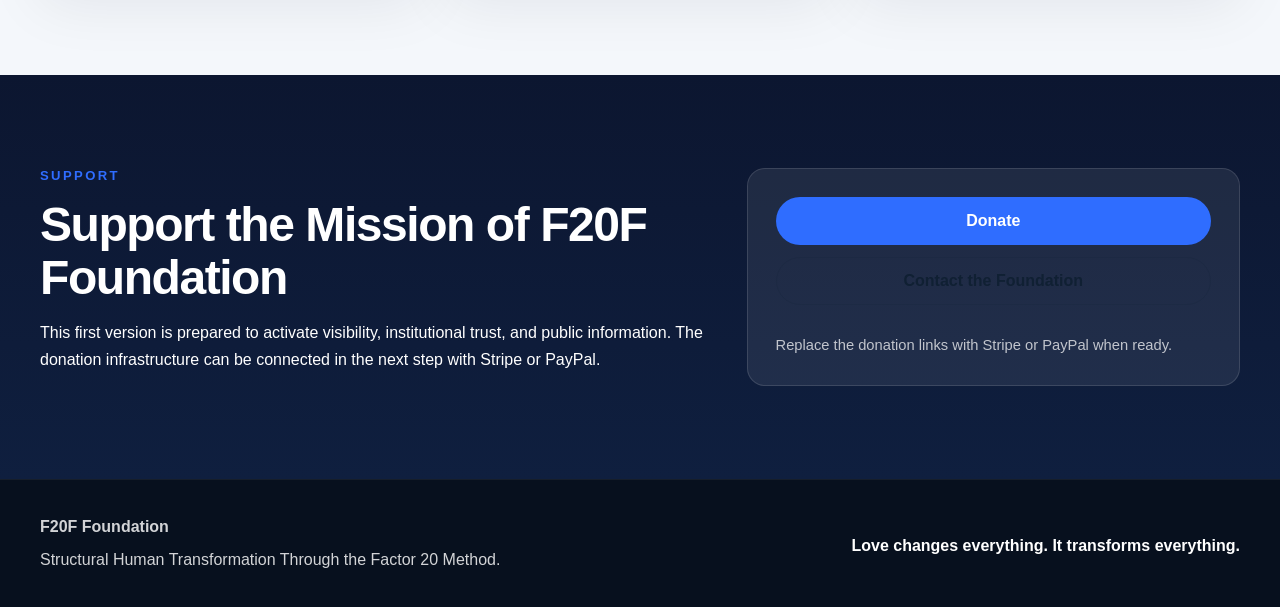
==== commit cfcc87ea: "add flacakoin section and update site navigation" ====
--- a/index.html
+++ b/index.html
@@ -1,369 +1,429 @@
 <!DOCTYPE html>
 <html lang="en">
 <head>
-
-<meta charset="UTF-8">
-<meta name="viewport" content="width=device-width, initial-scale=1.0">
-
-<title>F20F Foundation | Structural Human Transformation</title>
-
-<meta name="description" content="F20F Foundation is an international institution dedicated to structural human transformation through the Factor 20 methodology, ethical leadership, and humanitarian action.">
-
-<meta name="robots" content="index, follow">
-
-<link rel="canonical" href="https://f20ffoundation.org/">
-
-<link rel="icon" type="image/png" href="favicon.png">
-
-<meta property="og:title" content="F20F Foundation">
-<meta property="og:description" content="Structural human transformation through the Factor 20 methodology.">
-<meta property="og:type" content="website">
-<meta property="og:url" content="https://f20ffoundation.org">
-<meta property="og:image" content="https://f20ffoundation.org/logo.png">
-
-<link rel="stylesheet" href="styles.css">
-
+  <meta charset="UTF-8" />
+  <meta
+    name="viewport"
+    content="width=device-width, initial-scale=1.0"
+  />
+
+  <title>F20F Foundation | Structural Human Transformation</title>
+
+  <meta
+    name="description"
+    content="F20F Foundation is an international institution dedicated to structural human transformation through the Factor 20 methodology, ethical leadership, and strategic social action."
+  />
+  <meta
+    name="keywords"
+    content="F20F Foundation, Factor 20, structural human transformation, ethical leadership, humanitarian foundation, Bolivia, United States, youth leadership, animal rescue, FlacaKoin, Solana"
+  />
+  <meta name="author" content="F20F Foundation" />
+  <meta name="robots" content="index, follow" />
+
+  <link rel="canonical" href="https://f20ffoundation.org/" />
+  <link rel="icon" href="logo.png" type="image/png" />
+  <link rel="apple-touch-icon" href="logo.png" />
+
+  <meta property="og:site_name" content="F20F Foundation" />
+  <meta property="og:title" content="F20F Foundation | Structural Human Transformation" />
+  <meta
+    property="og:description"
+    content="Structural human transformation through the Factor 20 methodology, ethical leadership, strategic social action, and the FlacaKoin ecosystem on Solana."
+  />
+  <meta property="og:type" content="website" />
+  <meta property="og:url" content="https://f20ffoundation.org/" />
+  <meta property="og:image" content="https://f20ffoundation.org/logo.png" />
+  <meta property="og:image:alt" content="F20F Foundation logo" />
+
+  <meta name="twitter:card" content="summary_large_image" />
+  <meta name="twitter:title" content="F20F Foundation | Structural Human Transformation" />
+  <meta
+    name="twitter:description"
+    content="Structural human transformation through the Factor 20 methodology and the FlacaKoin ecosystem."
+  />
+  <meta name="twitter:image" content="https://f20ffoundation.org/logo.png" />
+
+  <script type="application/ld+json">
+  {
+    "@context": "https://schema.org",
+    "@type": "Organization",
+    "name": "F20F Foundation",
+    "url": "https://f20ffoundation.org/",
+    "logo": "https://f20ffoundation.org/logo.png",
+    "description": "International institution dedicated to structural human transformation through the Factor 20 methodology, ethical leadership, and strategic social action."
+  }
+  </script>
+
+  <link rel="stylesheet" href="styles.css" />
 </head>
-
 <body>
-
-<header class="site-header">
-
-<div class="container header-inner">
-
-<a href="index.html" class="brand">
-
-<img src="logo.png" alt="F20F Foundation logo" class="brand-logo">
-
-<div class="brand-text">
-<span class="brand-title">F20F Foundation</span>
-<span class="brand-subtitle">Factor 20</span>
-</div>
-
-</a>
-
-<button class="nav-toggle" id="navToggle">
-<span></span>
-<span></span>
-<span></span>
-</button>
-
-<nav class="site-nav" id="siteNav">
-
-<a href="index.html">Home</a>
-<a href="foundation.html">Foundation</a>
-<a href="method.html">Factor 20</a>
-<a href="donate.html">Donate</a>
-<a href="contact.html">Contact</a>
-
-<a href="donate.html" class="nav-cta">Support</a>
-
-</nav>
-
-</div>
-
-</header>
-
-
-<main>
-
-<section class="hero">
-
-<div class="container hero-grid">
-
-<div class="hero-copy">
-
-<p class="eyebrow">International Institutional Foundation</p>
-
-<h1>
-Structural Human Transformation Through the Factor 20 Method
-</h1>
-
-<p class="hero-text">
-
-F20F Foundation is dedicated to the structural transformation of the human being through the Factor 20 methodology.  
-Our mission integrates ethical leadership, disciplined transformation, and humanitarian action.
-
-</p>
-
-<div class="hero-actions">
-
-<a href="foundation.html" class="btn btn-primary">
-Explore the Foundation
-</a>
-
-<a href="donate.html" class="btn btn-secondary">
-Support the Mission
-</a>
-
-</div>
-
-</div>
-
-
-<div class="hero-panel">
-
-<div class="info-card">
-
-<h2>Institutional Focus</h2>
-
-<ul>
-
-<li>Human will transformation</li>
-
-<li>Ethical youth leadership</li>
-
-<li>Animal rescue and dignity</li>
-
-<li>Women as agents of change</li>
-
-<li>Media truth and democracy</li>
-
-<li>Food sovereignty and cultural responsibility</li>
-
-</ul>
-
-</div>
-
-</div>
-
-</div>
-
-</section>
-
-
-<section class="section">
-
-<div class="container">
-
-<div class="section-heading">
-
-<p class="eyebrow">Institutional Identity</p>
-
-<h2>A Global Hub for Transformation</h2>
-
-</div>
-
-
-<div class="two-col">
-
-<div>
-
-<p>
-
-F20F Foundation is an international institution created to promote structural human transformation.  
-The foundation connects the institutional discipline of the United States with the social resilience and humanitarian commitment of Bolivia.
-
-</p>
-
-<p>
-
-The organization functions as a strategic platform for leadership formation, ethical discipline, and humanitarian initiatives focused on dignity and social responsibility.
-
-</p>
-
-</div>
-
-
-<div class="panel">
-
-<h3>Operational Structure</h3>
-
-<ul class="clean-list">
-
-<li>United States operational base</li>
-
-<li>International humanitarian focus</li>
-
-<li>Institutional compliance orientation</li>
-
-<li>Strategic collaboration with social initiatives</li>
-
-</ul>
-
-</div>
-
-</div>
-
-</div>
-
-</section>
-
-
-<section class="section section-alt">
-
-<div class="container">
-
-<div class="section-heading">
-
-<p class="eyebrow">Mission</p>
-
-<h2>The Transformational Mandate</h2>
-
-</div>
-
-<div class="mission-block">
-
-<p>
-
-The mission of the F20F Foundation is to transform lives through the structural reengineering of the human will using the proprietary Factor 20 methodology.
-
-</p>
-
-<p>
-
-The foundation promotes ethical leadership, youth development, humanitarian action, and responsible social participation as the pillars of a disciplined and transformative society.
-
-</p>
-
-</div>
-
-</div>
-
-</section>
-
-
-<section class="section">
-
-<div class="container">
-
-<div class="section-heading">
-
-<p class="eyebrow">Factor 20 Method</p>
-
-<h2>Manifesto of Intrinsic Transformation</h2>
-
-</div>
-
-
-<div class="two-col">
-
-<div>
-
-<p>
-
-Factor 20 is a structured methodology that proposes a silent transformation period before visible behavioral change occurs.  
-It focuses on strengthening the will, consolidating ethical discipline, and creating sustainable personal transformation.
-
-</p>
-
-<p>
-
-Through a structured 20-day cycle, individuals move from vulnerability toward conscious self-leadership and responsible social action.
-
-</p>
-
-</div>
-
-
-<div class="panel">
-
-<h3>The 20-Day Architecture</h3>
-
-<div class="stages">
-
-<div class="stage-item">
-<strong>Days 1-5</strong>
-<span>Foundation</span>
-</div>
-
-<div class="stage-item">
-<strong>Days 6-10</strong>
-<span>Ignition</span>
-</div>
-
-<div class="stage-item">
-<strong>Days 11-15</strong>
-<span>Social Structure</span>
-</div>
-
-<div class="stage-item">
-<strong>Days 16-20</strong>
-<span>Consolidation</span>
-</div>
-
-<div class="stage-item highlight">
-<strong>Day 21</strong>
-<span>Permanent Transformation</span>
-</div>
-
-</div>
-
-</div>
-
-</div>
-
-</div>
-
-</section>
-
-
-<section class="section support-section">
-
-<div class="container support-grid">
-
-<div>
-
-<p class="eyebrow">Support</p>
-
-<h2>Support the Mission of F20F Foundation</h2>
-
-<p>
-
-The foundation welcomes collaboration from individuals, organizations, and partners who share the commitment to ethical leadership, humanitarian action, and structural human transformation.
-
-</p>
-
-</div>
-
-
-<div class="support-panel">
-
-<a href="donate.html" class="btn btn-primary btn-block">
-Donate
-</a>
-
-<a href="contact.html" class="btn btn-secondary btn-block">
-Contact the Foundation
-</a>
-
-</div>
-
-</div>
-
-</section>
-
-</main>
-
-
-<footer class="site-footer">
-
-<div class="container footer-inner">
-
-<div>
-
-<strong>F20F Foundation</strong>
-
-<p>
-Structural Human Transformation Through the Factor 20 Method.
-</p>
-
-</div>
-
-<div>
-
-<p class="footer-motto">
-Love changes everything. It transforms everything.
-</p>
-
-</div>
-
-</div>
-
-</footer>
-
-
-<script src="script.js"></script>
-
+  <header class="site-header">
+    <div class="container header-inner">
+      <a href="index.html" class="brand">
+        <img src="logo.png" alt="F20F Foundation logo" class="brand-logo" />
+        <div class="brand-text">
+          <span class="brand-title">F20F Foundation</span>
+          <span class="brand-subtitle">Factor 20</span>
+        </div>
+      </a>
+
+      <button class="nav-toggle" id="navToggle" aria-label="Open navigation">
+        <span></span>
+        <span></span>
+        <span></span>
+      </button>
+
+      <nav class="site-nav" id="siteNav">
+        <a href="index.html">Home</a>
+        <a href="foundation.html">Foundation</a>
+        <a href="method.html">Factor 20</a>
+        <a href="flacakoin.html">FlacaKoin</a>
+        <a href="donate.html">Donate</a>
+        <a href="contact.html">Contact</a>
+        <a href="donate.html" class="nav-cta">Support</a>
+      </nav>
+    </div>
+  </header>
+
+  <main id="top">
+    <section class="hero">
+      <div class="container hero-grid">
+        <div class="hero-copy">
+          <p class="eyebrow">International Institutional Foundation</p>
+          <h1>Structural Human Transformation Through the Factor 20 Method</h1>
+          <p class="hero-text">
+            We do not reform behaviors; we revolutionize the spirit. F20F Foundation
+            advances ethical leadership, disciplined transformation, and strategic
+            action for the dignity of the most vulnerable.
+          </p>
+
+          <div class="hero-actions">
+            <a href="foundation.html" class="btn btn-primary">Explore the Foundation</a>
+            <a href="donate.html" class="btn btn-secondary">Support the Mission</a>
+          </div>
+        </div>
+
+        <div class="hero-panel">
+          <div class="info-card">
+            <h2>Institutional Focus</h2>
+            <ul>
+              <li>Human will reengineering</li>
+              <li>Ethical youth leadership</li>
+              <li>Animal rescue and dignity</li>
+              <li>Women as agents of change</li>
+              <li>Media truth and democracy</li>
+              <li>Food sovereignty and culture</li>
+            </ul>
+          </div>
+        </div>
+      </div>
+    </section>
+
+    <section id="identity" class="section">
+      <div class="container">
+        <div class="section-heading">
+          <p class="eyebrow">Institutional Identity</p>
+          <h2>A Global Hub for Transformation</h2>
+        </div>
+
+        <div class="two-col">
+          <div>
+            <p>
+              F20F Foundation is an international institution dedicated to the
+              structural transformation of the human being. Its operational
+              architecture bridges the legal solidity of the United States with the
+              resilient soul of Bolivia, creating an ecosystem where experience and
+              potential converge to restore dignity.
+            </p>
+            <p>
+              The foundation is conceived as a serious institutional platform for
+              transformation, discipline, leadership, and strategic humanitarian action.
+            </p>
+          </div>
+
+          <div class="panel">
+            <h3>Operational Structure</h3>
+            <ul class="clean-list">
+              <li>United States operational consolidation</li>
+              <li>Strategic focus in Maryland and Washington, D.C.</li>
+              <li>Institutional rigor and compliance orientation</li>
+              <li>International projection with social roots in Bolivia</li>
+            </ul>
+          </div>
+        </div>
+      </div>
+    </section>
+
+    <section id="mission" class="section section-alt">
+      <div class="container">
+        <div class="section-heading">
+          <p class="eyebrow">Mission</p>
+          <h2>The Transformational Mandate</h2>
+        </div>
+
+        <div class="mission-block">
+          <p>
+            Our mission is to transform lives through the structural reengineering of
+            the human will using the proprietary Factor 20 methodology. We unite the
+            potential of youth with the discipline of experienced leadership to restore
+            dignity to animals, children, and the elderly.
+          </p>
+          <p>
+            We are committed to forming principled leaders, free from addictions,
+            empowering women as agents of change, and defending media truth as a pillar
+            of democratic integrity.
+          </p>
+        </div>
+      </div>
+    </section>
+
+    <section id="method" class="section">
+      <div class="container">
+        <div class="section-heading">
+          <p class="eyebrow">Factor 20 Method</p>
+          <h2>Manifesto of Intrinsic Transformation</h2>
+        </div>
+
+        <div class="two-col">
+          <div>
+            <p>
+              Factor 20 is based on the conviction that real transformation does not
+              emerge from superficial repetition. It is a structural mutation of the
+              will that takes place in the 20 silent days before visible change.
+            </p>
+            <p>
+              During this cycle, the individual moves from vulnerability to conscious
+              self-power, preparing biologically, ethically, and spiritually for
+              permanent transformation.
+            </p>
+          </div>
+
+          <div class="panel">
+            <h3>The 20-Day Architecture</h3>
+            <div class="stages">
+              <div class="stage-item">
+                <strong>Days 1–5</strong>
+                <span>Foundation</span>
+              </div>
+              <div class="stage-item">
+                <strong>Days 6–10</strong>
+                <span>Ignition</span>
+              </div>
+              <div class="stage-item">
+                <strong>Days 11–15</strong>
+                <span>Social Structure</span>
+              </div>
+              <div class="stage-item">
+                <strong>Days 16–20</strong>
+                <span>Consolidation</span>
+              </div>
+              <div class="stage-item highlight">
+                <strong>Day 21</strong>
+                <span>The Permanent Mutation</span>
+              </div>
+            </div>
+          </div>
+        </div>
+      </div>
+    </section>
+
+    <section id="action" class="section section-alt">
+      <div class="container">
+        <div class="section-heading">
+          <p class="eyebrow">Strategic Lines of Action</p>
+          <h2>Institutional Areas of Impact</h2>
+        </div>
+
+        <div class="cards-grid">
+          <article class="card">
+            <h3>Animal Rescue & Transformation</h3>
+            <p>
+              Medical intervention, sterilization support, and transformative action
+              for abandoned animals, especially in Bolivia.
+            </p>
+          </article>
+
+          <article class="card">
+            <h3>Positive Leadership</h3>
+            <p>
+              Development of disciplined leaders grounded in responsibility, ethics,
+              and the 0 Alcohol principle.
+            </p>
+          </article>
+
+          <article class="card">
+            <h3>Women as Agents of Change</h3>
+            <p>
+              Empowering women to lead with resilience, strategic clarity, and social
+              responsibility.
+            </p>
+          </article>
+
+          <article class="card">
+            <h3>Media Truth & Democracy</h3>
+            <p>
+              Training future leaders to detect misinformation and defend democratic
+              culture through discernment.
+            </p>
+          </article>
+
+          <article class="card">
+            <h3>Food Sovereignty</h3>
+            <p>
+              Urban hydroponics and local production initiatives that reconnect people
+              to responsibility and the earth.
+            </p>
+          </article>
+
+          <article class="card">
+            <h3>Nature & Art</h3>
+            <p>
+              Cultural work that reconnects youth with depth, legacy, beauty, and
+              reflection beyond digital superficiality.
+            </p>
+          </article>
+        </div>
+      </div>
+    </section>
+
+    <section class="section">
+      <div class="container">
+        <div class="section-heading">
+          <p class="eyebrow">FlacaKoin</p>
+          <h2>Digital Ecosystem Asset on Solana</h2>
+        </div>
+
+        <div class="two-col">
+          <div>
+            <p>
+              FlacaKoin is part of the broader digital ecosystem associated with the
+              F20F mission and the Flaca rescue story. It is available on the Solana
+              network and can be accessed through verified exchange and wallet tools.
+            </p>
+            <p>
+              This website presents FlacaKoin as an informational and ecosystem
+              reference, with official token identification and access guidance.
+            </p>
+          </div>
+
+          <div class="panel">
+            <h3>Quick Reference</h3>
+            <ul class="clean-list">
+              <li>Network: Solana</li>
+              <li>Name: FlacaKoin</li>
+              <li>Contract published on official page</li>
+              <li><a href="flacakoin.html">View FlacaKoin page</a></li>
+            </ul>
+          </div>
+        </div>
+      </div>
+    </section>
+
+    <section id="origin" class="section">
+      <div class="container">
+        <div class="section-heading">
+          <p class="eyebrow">The Flaca Effect</p>
+          <h2>The Mystique of Origin</h2>
+        </div>
+
+        <div class="two-col">
+          <div>
+            <p>
+              Bolivia is the emotional heart of the foundation. The symbolic origin of
+              the mission is the rescue of Flaca, a dog found in catastrophic
+              condition and restored through love, care, and disciplined action.
+            </p>
+            <p>
+              That event became proof of principle: if life could be reconstructed in
+              Flaca, dignity and leadership can be reconstructed in human beings.
+            </p>
+          </div>
+
+          <div class="quote-panel">
+            <blockquote>
+              “Love changes everything. It transforms everything.”
+            </blockquote>
+          </div>
+        </div>
+      </div>
+    </section>
+
+    <section id="governance" class="section section-alt">
+      <div class="container">
+        <div class="section-heading">
+          <p class="eyebrow">Governance</p>
+          <h2>Leadership and Institutional Discipline</h2>
+        </div>
+
+        <div class="cards-grid governance-grid">
+          <article class="card">
+            <h3>Janine Teran</h3>
+            <p>Founder, Creator of Factor 20, and Chief Executive Officer.</p>
+          </article>
+
+          <article class="card">
+            <h3>Leandro Vejarano Teran</h3>
+            <p>Youth Leadership Board. F20 Potentiality and next-generation leadership.</p>
+          </article>
+
+          <article class="card">
+            <h3>Alessandro Vejarano Teran</h3>
+            <p>Youth Leadership Board. Emerging discipline and positive leadership.</p>
+          </article>
+
+          <article class="card">
+            <h3>J. Kim</h3>
+            <p>Guardian Trust. Administrative rigor and transparency safeguards.</p>
+          </article>
+
+          <article class="card">
+            <h3>Luis Losada</h3>
+            <p>Compliance and Innovation Specialist.</p>
+          </article>
+
+          <article class="card">
+            <h3>David Coon</h3>
+            <p>Cooperation and Strategic Discipline. Operational order and ancestral perspective.</p>
+          </article>
+        </div>
+      </div>
+    </section>
+
+    <section id="support" class="section support-section">
+      <div class="container support-grid">
+        <div>
+          <p class="eyebrow">Support</p>
+          <h2>Support the Mission of F20F Foundation</h2>
+          <p>
+            This first version is prepared to activate visibility, institutional trust,
+            and public information. The donation infrastructure can be connected in the
+            next step with Stripe or PayPal.
+          </p>
+        </div>
+
+        <div class="support-panel">
+          <a href="donate.html" class="btn btn-primary btn-block">Donate</a>
+          <a href="contact.html" class="btn btn-secondary btn-block">Contact the Foundation</a>
+          <p class="support-note">
+            Replace the donation links with Stripe or PayPal when ready.
+          </p>
+        </div>
+      </div>
+    </section>
+  </main>
+
+  <footer class="site-footer">
+    <div class="container footer-inner">
+      <div>
+        <strong>F20F Foundation</strong>
+        <p>Structural Human Transformation Through the Factor 20 Method.</p>
+      </div>
+      <div>
+        <p class="footer-motto">Love changes everything. It transforms everything.</p>
+      </div>
+    </div>
+  </footer>
+
+  <script src="script.js"></script>
 </body>
 </html>
